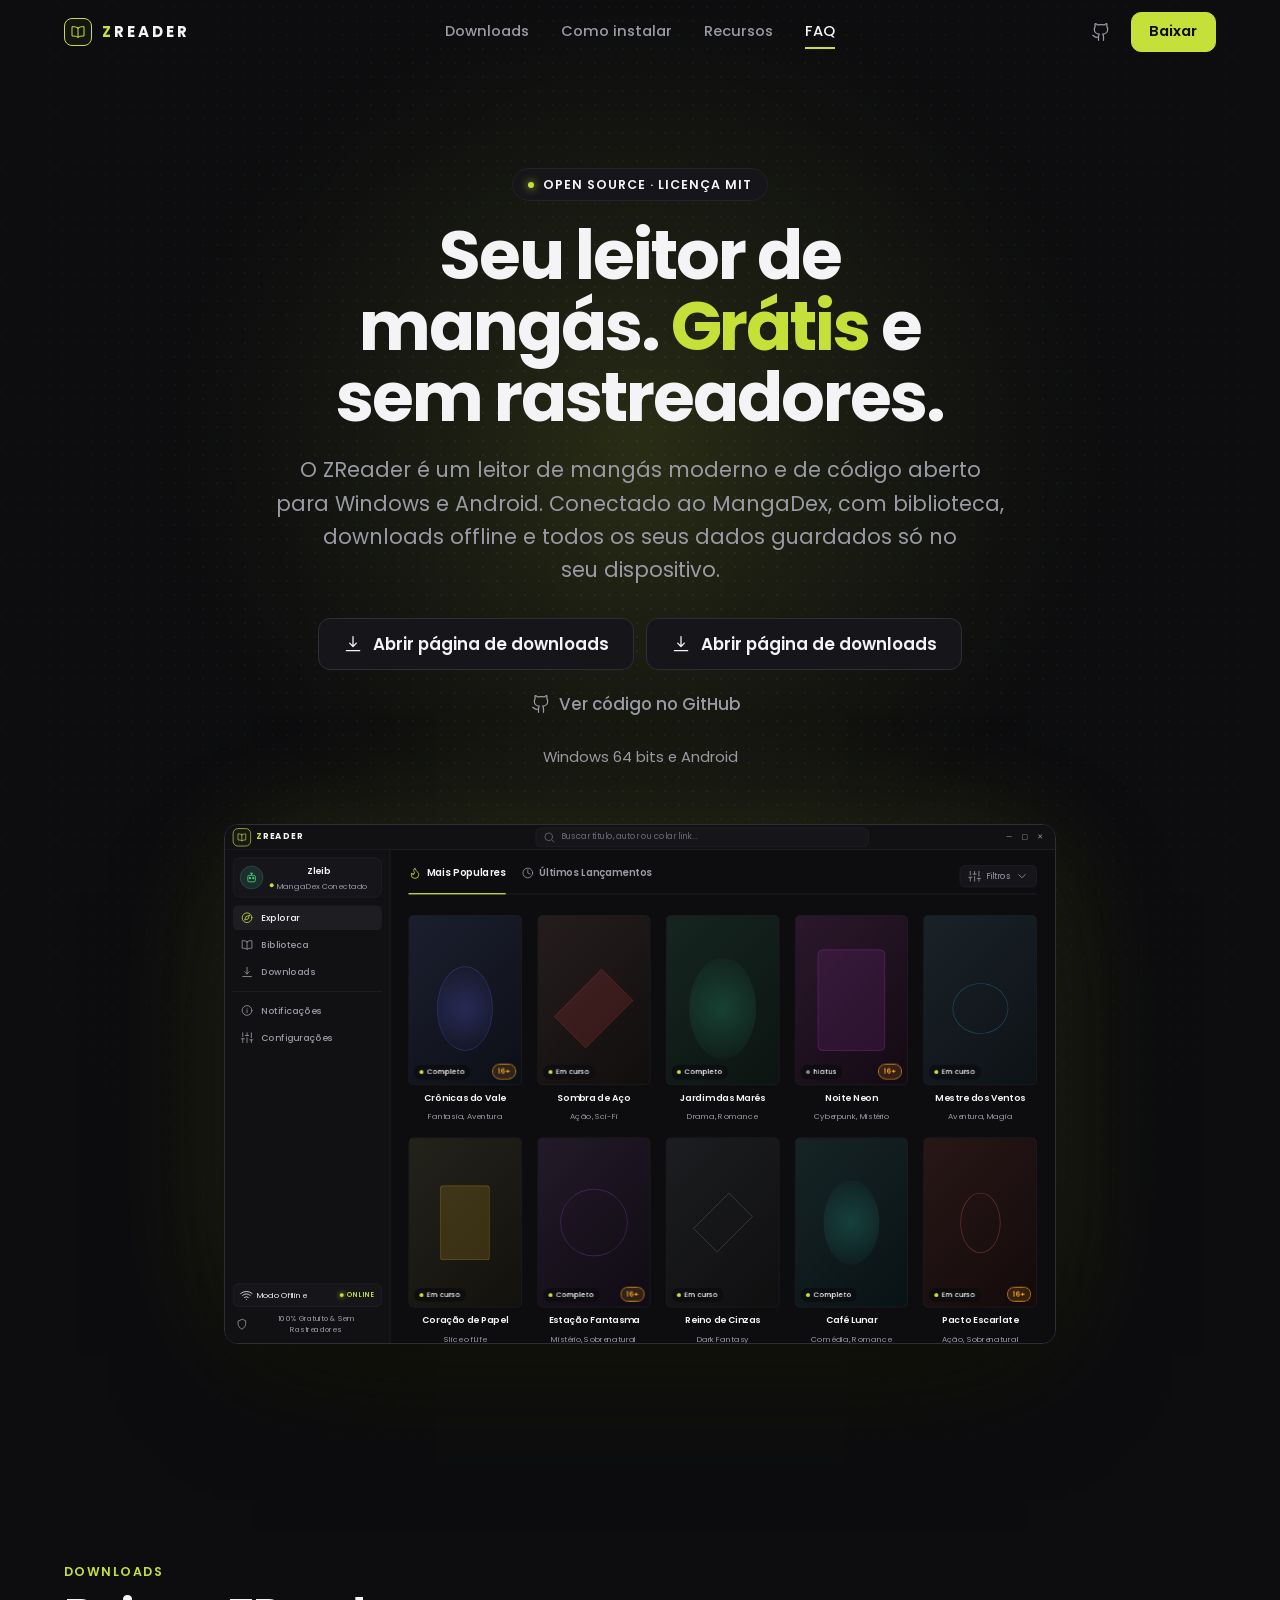
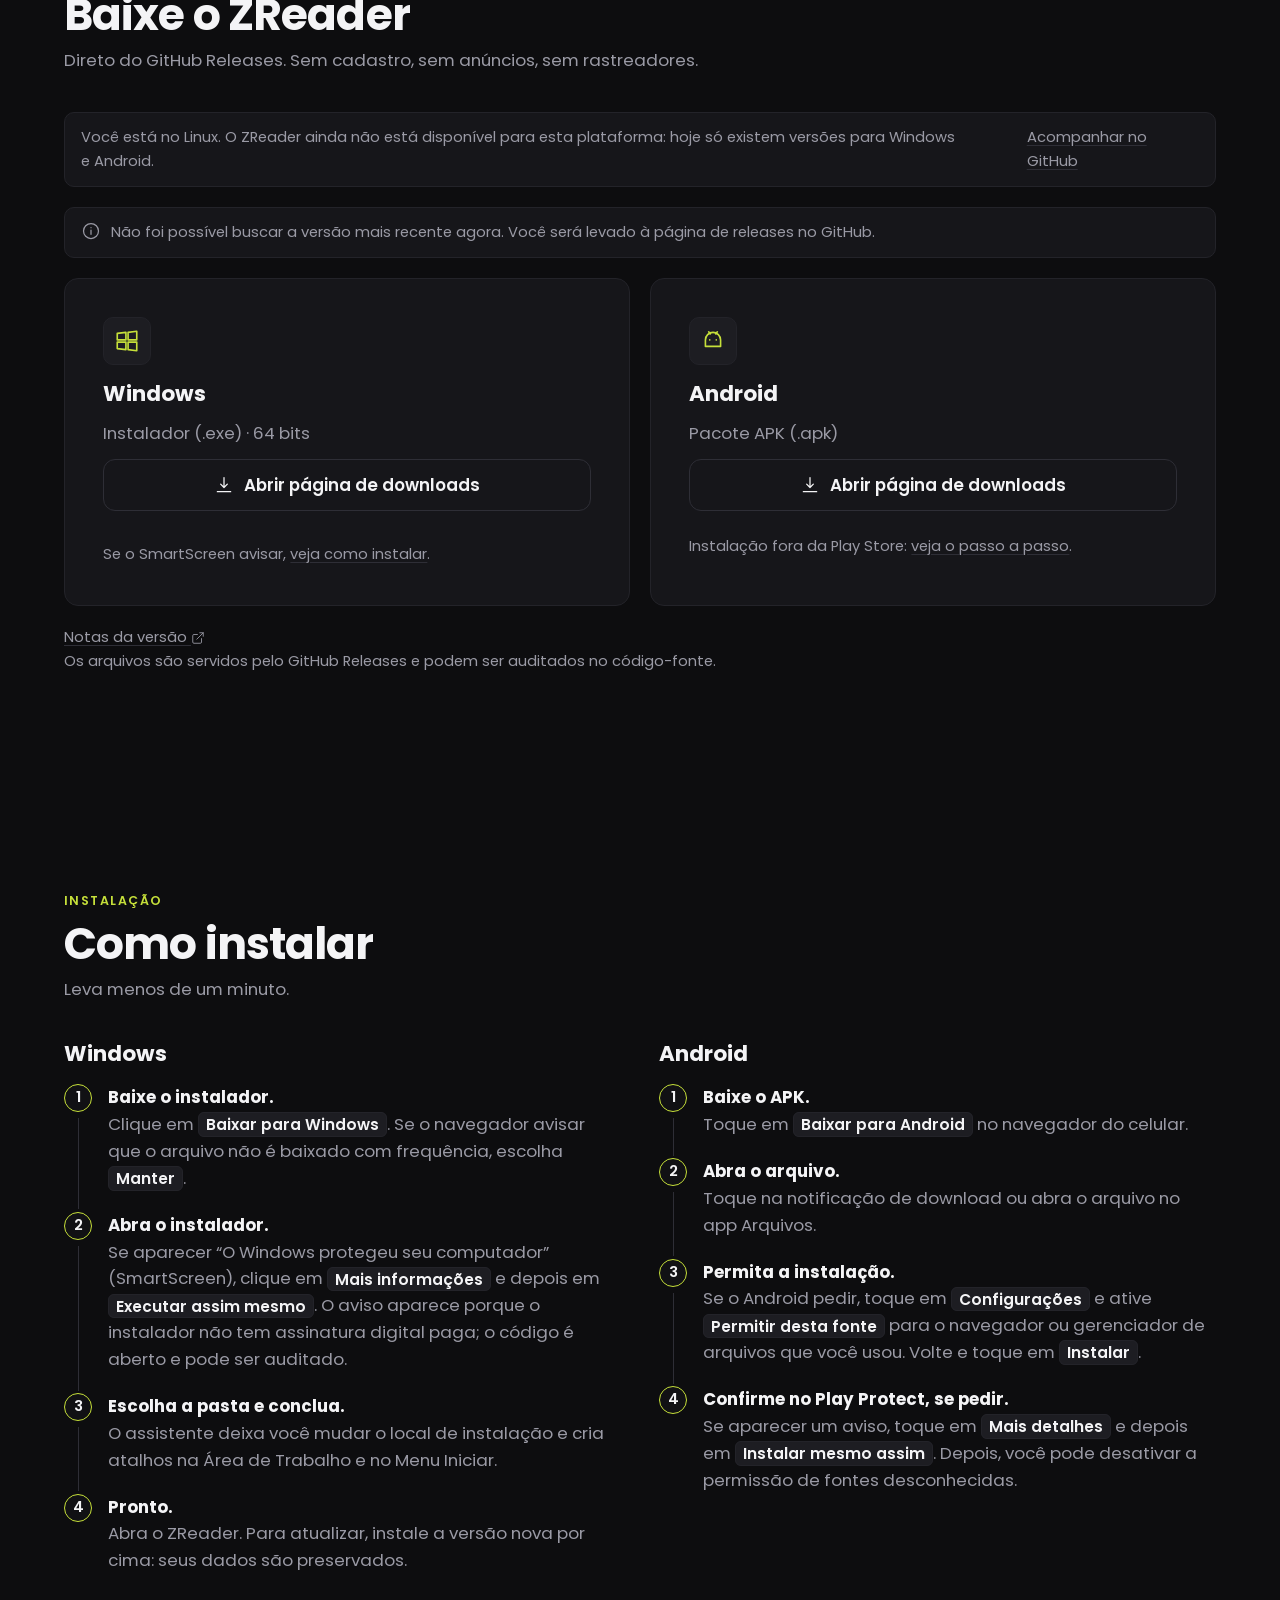
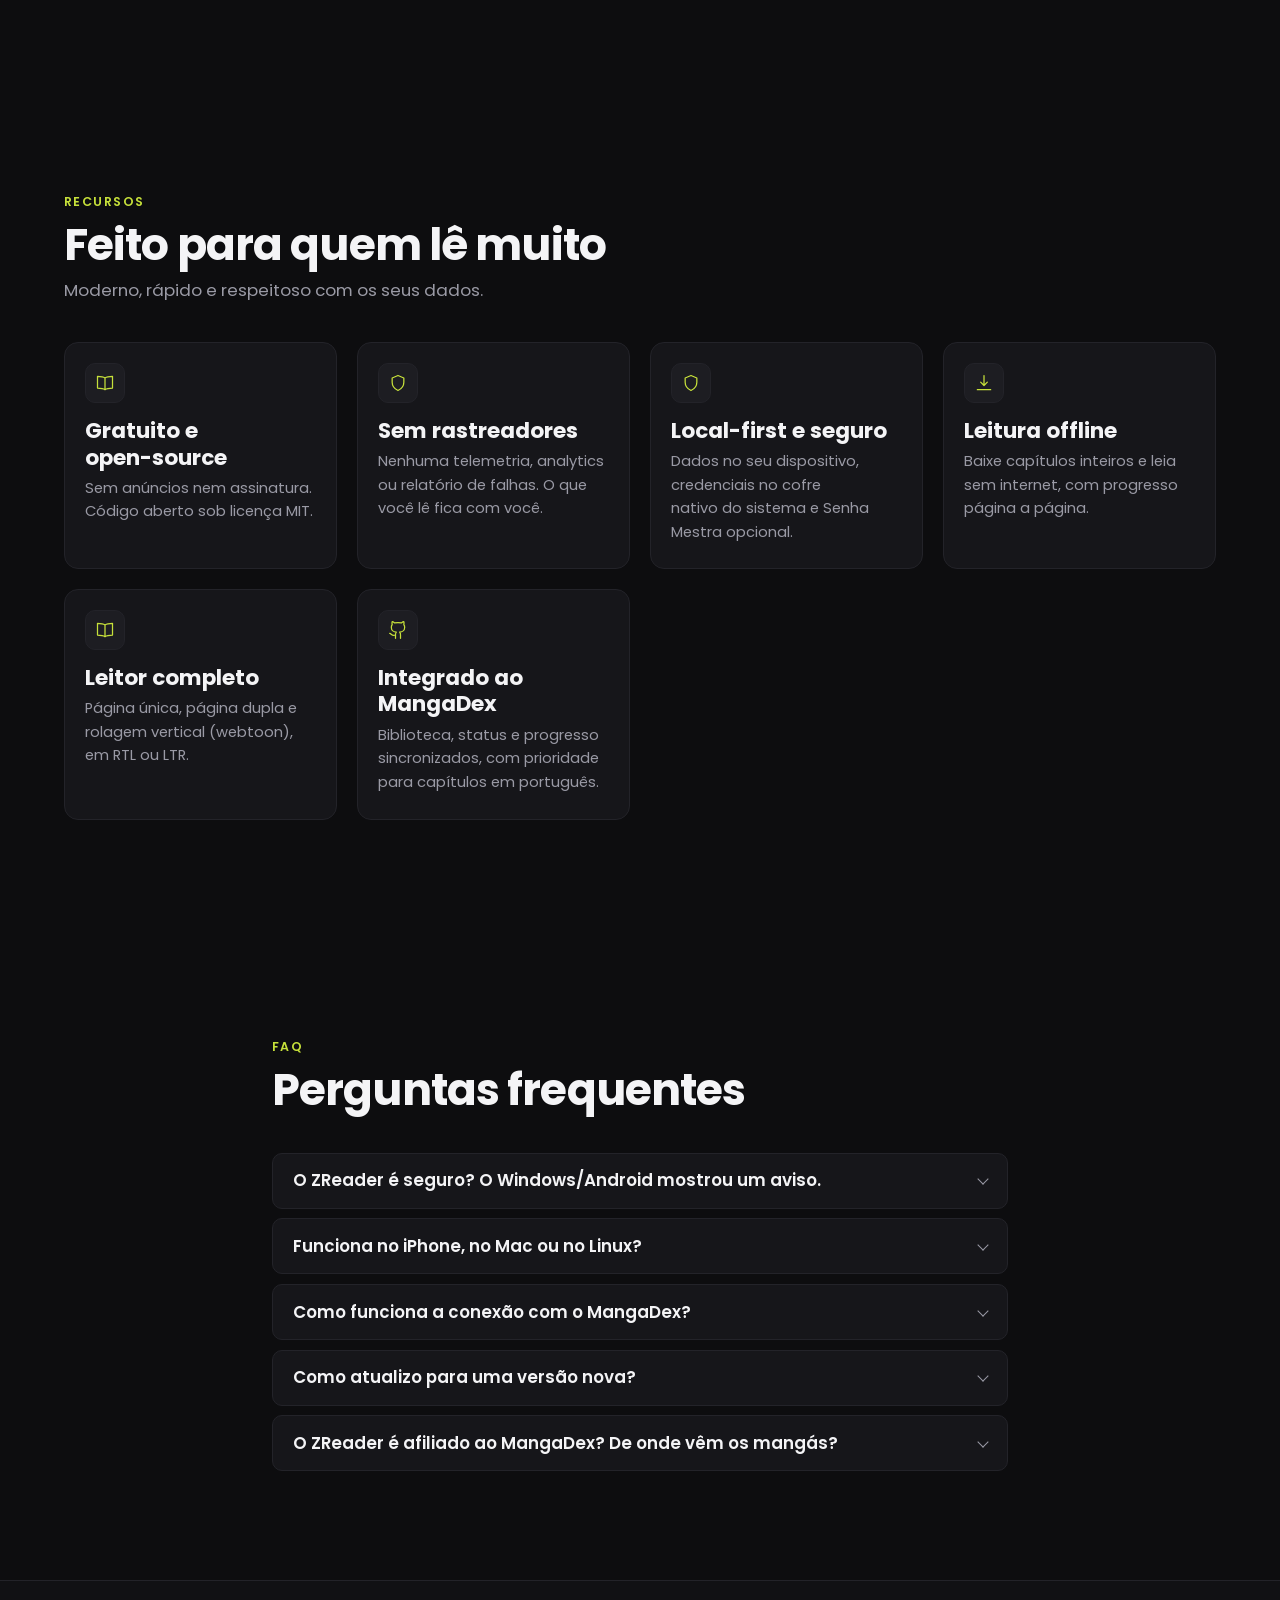
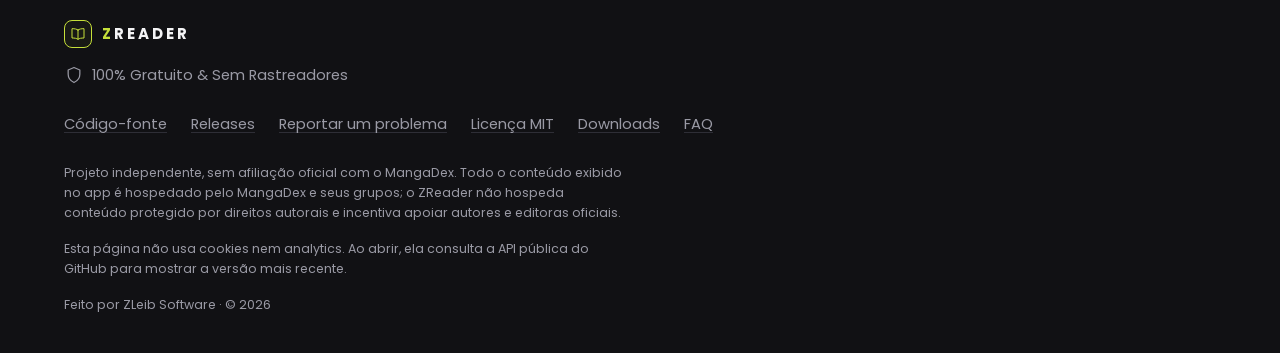
==== index.html @ f4fb534b "feat: configurando o repositorio correto" ====
<!doctype html>
<html lang="pt-BR">
<head>
<meta charset="utf-8">
<meta name="viewport" content="width=device-width, initial-scale=1, viewport-fit=cover">
<title>ZReader — Leitor de mangás grátis para Windows e Android</title>
<meta name="description" content="Baixe o ZReader: leitor de mangás open-source, local-first e sem rastreadores, integrado ao MangaDex. Instalador para Windows e APK para Android.">
<meta name="theme-color" content="#0d0d0f">
<meta name="color-scheme" content="dark">
<link rel="canonical" href="https://SEU-DOMINIO.vercel.app/">

<!-- Open Graph / Facebook -->
<meta property="og:type" content="website">
<meta property="og:locale" content="pt_BR">
<meta property="og:site_name" content="ZReader">
<meta property="og:title" content="ZReader — Leitor de mangás grátis para Windows e Android">
<meta property="og:description" content="Baixe o ZReader: leitor de mangás open-source, local-first e sem rastreadores, integrado ao MangaDex. Instalador para Windows e APK para Android.">
<meta property="og:url" content="https://SEU-DOMINIO.vercel.app/">
<meta property="og:image" content="https://SEU-DOMINIO.vercel.app/assets/img/og.svg">
<meta property="og:image:width" content="1200">
<meta property="og:image:height" content="630">
<meta property="og:image:alt" content="Prévia visual do ZReader: leitor de mangás grátis para Windows e Android">

<!-- Twitter Cards -->
<meta name="twitter:card" content="summary_large_image">
<meta name="twitter:title" content="ZReader — Leitor de mangás grátis para Windows e Android">
<meta name="twitter:description" content="Baixe o ZReader: leitor de mangás open-source, local-first e sem rastreadores, integrado ao MangaDex.">
<meta name="twitter:image" content="https://SEU-DOMINIO.vercel.app/assets/img/og.svg">

<!-- Favicon -->
<link rel="icon" href="assets/img/favicon.svg" type="image/svg+xml">

<!-- Preload de Fontes Self-Hosted (pesos 400 e 700) -->
<link rel="preload" href="assets/fonts/poppins-latin-400-normal.woff2" as="font" type="font/woff2" crossorigin>
<link rel="preload" href="assets/fonts/poppins-latin-700-normal.woff2" as="font" type="font/woff2" crossorigin>

<!-- Folha de Estilos e Módulos JavaScript -->
<link rel="stylesheet" href="assets/css/style.css">
<link rel="modulepreload" href="assets/js/main.js">
<link rel="modulepreload" href="assets/js/platform.js">
<link rel="modulepreload" href="assets/js/release.js">
<link rel="modulepreload" href="assets/js/mock.js">
<link rel="modulepreload" href="assets/js/ui.js">
<script type="module" src="assets/js/main.js"></script>

<!-- JSON-LD Estruturado -->
<script type="application/ld+json">
{
  "@context": "https://schema.org",
  "@type": "SoftwareApplication",
  "name": "ZReader",
  "applicationCategory": "EntertainmentApplication",
  "operatingSystem": "Windows, Android",
  "description": "Leitor de mangás desktop e mobile moderno, local-first e seguro, que consome a API oficial v5 do MangaDex.",
  "offers": {
    "@type": "Offer",
    "price": "0",
    "priceCurrency": "BRL"
  },
  "license": "https://opensource.org/licenses/MIT",
  "downloadUrl": "https://github.com/zleib-software/ZReader/releases/latest",
  "codeRepository": "https://github.com/zleib-software/ZReader"
}
</script>
</head>
<body>
<div id="top"></div>
<a class="skip" href="#main">Pular para o conteúdo</a>

<!-- Faixa para navegadores embutidos (WebViews) -->
<aside class="strip" id="in-app-banner" hidden>
  <svg class="i" aria-hidden="true"><use href="#i-info"/></svg>
  <span>Para baixar, abra esta página no Chrome ou no Safari.</span>
  <button type="button" class="btn-copy" data-copy-link>Copiar link</button>
  <button type="button" class="btn-copy" data-dismiss-banner aria-label="Fechar aviso">✕</button>
</aside>

<header class="hdr"><div class="wrap">
  <a class="logo" href="#top" aria-label="ZReader, início">
    <span class="logo__mark"><svg class="i" aria-hidden="true"><use href="#i-book"/></svg></span>
    <span><b>Z</b>READER</span>
  </a>
  <nav class="nav" aria-label="Principal">
    <a href="#downloads">Downloads</a>
    <a href="#como-instalar">Como instalar</a>
    <a href="#recursos">Recursos</a>
    <a href="#faq">FAQ</a>
  </nav>
  <div class="hdr__r">
    <a class="iconbtn" href="https://github.com/zleib-software/ZReader" target="_blank" rel="noopener noreferrer" aria-label="Código-fonte no GitHub">
      <svg class="i" aria-hidden="true"><use href="#i-gh"/></svg>
    </a>
    <a class="btn btn--sm btn--pri" href="#downloads">Baixar</a>
  </div>
</div></header>

<noscript>
  <p class="strip">Ative o JavaScript para ver a versão mais recente. Você ainda pode baixar direto em <a href="https://github.com/zleib-software/ZReader/releases/latest">GitHub Releases</a>.</p>
</noscript>

<main id="main">
<!-- Hero -->
<section class="hero" aria-labelledby="h1"><div class="wrap">
  <p class="pill" data-in="1"><span class="dot dot--pulse"></span><span data-bind="status">Open source · Licença MIT</span></p>
  <h1 id="h1" data-in="2">Seu leitor de mangás. <span class="acc">Grátis</span> e sem rastreadores.</h1>
  <p class="lead" data-in="3">O ZReader é um leitor de mangás moderno e de código aberto para Windows e Android. Conectado ao MangaDex, com biblioteca, downloads offline e todos os seus dados guardados só no seu dispositivo.</p>
  <div class="cta" data-in="4">
    <a class="btn" data-dl="windows" href="https://github.com/zleib-software/ZReader/releases/latest">
      <svg class="i" aria-hidden="true"><use href="#i-dl"/></svg>
      <span class="btn__t">Baixar para Windows</span>
    </a>
    <a class="btn" data-dl="android" href="https://github.com/zleib-software/ZReader/releases/latest">
      <svg class="i" aria-hidden="true"><use href="#i-dl"/></svg>
      <span class="btn__t">Baixar para Android</span>
    </a>
    <a class="link" href="https://github.com/zleib-software/ZReader" target="_blank" rel="noopener noreferrer">
      <svg class="i" aria-hidden="true"><use href="#i-gh"/></svg>Ver código no GitHub<span class="sr"> (abre em nova aba)</span>
    </a>
  </div>
  <p class="meta" data-in="5">
    <span data-meta><span class="sk" data-bind="version"></span> · <time class="sk" data-bind="date"></time> · <span class="sk" data-size="auto"></span><br></span>
    Windows 64 bits e Android
  </p>

  <!-- Mockup Decorativo do Aplicativo (§5.3) -->
  <div class="mock-stage">
    <div class="mock-float">
      <div class="mock-tilt">
        <div class="mock" role="img" aria-label="Pré-visualização da interface do ZReader">
          <div class="mock__window" aria-hidden="true" inert>
            <!-- Barra de Título -->
            <div class="mock-titlebar">
              <div class="mock-tb-logo">
                <span class="logo__mark"><svg class="i" aria-hidden="true"><use href="#i-book"/></svg></span>
                <span><b>Z</b>READER</span>
              </div>
              <div class="mock-tb-search">
                <svg class="i" aria-hidden="true"><use href="#i-search"/></svg>
                <span>Buscar título, autor ou colar link...</span>
              </div>
              <div class="mock-tb-controls">
                <span>—</span>
                <span>▢</span>
                <span>✕</span>
              </div>
            </div>

            <!-- Corpo da Janela -->
            <div class="mock-body">
              <!-- Sidebar -->
              <aside class="mock-sidebar">
                <div class="mock-user-card">
                  <div class="mock-avatar">
                    <svg viewBox="0 0 24 24" width="20" height="20" fill="none" stroke="currentColor" stroke-width="1.5">
                      <rect x="5" y="8" width="14" height="12" rx="3"/>
                      <circle cx="9" cy="13" r="1.5" fill="currentColor"/>
                      <circle cx="15" cy="13" r="1.5" fill="currentColor"/>
                      <path d="M12 4v4M9 4h6"/>
                    </svg>
                  </div>
                  <div class="mock-user-info">
                    <span class="mock-user-name">Zleib</span>
                    <span class="mock-user-sub"><span class="dot"></span>MangaDex Conectado</span>
                  </div>
                </div>

                <nav class="mock-nav">
                  <div class="mock-nav-item is-active"><svg class="i" aria-hidden="true"><use href="#i-compass"/></svg>Explorar</div>
                  <div class="mock-nav-item"><svg class="i" aria-hidden="true"><use href="#i-book"/></svg>Biblioteca</div>
                  <div class="mock-nav-item"><svg class="i" aria-hidden="true"><use href="#i-dl"/></svg>Downloads</div>
                  <div class="mock-divider"></div>
                  <div class="mock-nav-item"><svg class="i" aria-hidden="true"><use href="#i-info"/></svg>Notificações</div>
                  <div class="mock-nav-item"><svg class="i" aria-hidden="true"><use href="#i-sliders"/></svg>Configurações</div>
                </nav>

                <div class="mock-sidebar-footer">
                  <div class="mock-offline-pill">
                    <span style="display:flex;align-items:center;gap:6px;"><svg class="i" aria-hidden="true"><use href="#i-wifi"/></svg>Modo Offline</span>
                    <span class="mock-online-tag"><span class="dot dot--pulse"></span>ONLINE</span>
                  </div>
                  <div class="mock-badge-free">
                    <svg class="i" aria-hidden="true"><use href="#i-shield"/></svg>
                    <span>100% Gratuito &amp; Sem Rastreadores</span>
                  </div>
                </div>
              </aside>

              <!-- Área Principal -->
              <div class="mock-main">
                <div class="mock-tabs-row">
                  <div class="mock-tabs-left">
                    <div class="mock-tab is-active"><svg class="i" aria-hidden="true"><use href="#i-flame"/></svg>Mais Populares</div>
                    <div class="mock-tab"><svg class="i" aria-hidden="true"><use href="#i-clock"/></svg>Últimos Lançamentos</div>
                  </div>
                  <div class="mock-btn-filter">
                    <svg class="i" aria-hidden="true"><use href="#i-sliders"/></svg>
                    <span>Filtros</span>
                    <svg class="i" aria-hidden="true"><use href="#i-chevron-down"/></svg>
                  </div>
                </div>

                <div class="mock-genres-row">
                  <span class="mock-genres-label">GÊNEROS:</span>
                  <span>Ação · Aventura · Comédia · Romance · Fantasia · Drama · Sci-Fi · Mistério · + todos</span>
                </div>

                <!-- Grade de 5 colunas com 10 capas puramente CSS -->
                <div class="mock-manga-grid">
                  <div class="mock-card">
                    <div class="mock-card-cover cover--1">
                      <span class="mock-cover-badge"><span class="dot"></span>Completo</span>
                      <span class="mock-cover-badge mock-cover-badge--warn">16+</span>
                    </div>
                    <span class="mock-card-title">Crônicas do Vale</span>
                    <span class="mock-card-genre">Fantasia, Aventura</span>
                  </div>

                  <div class="mock-card">
                    <div class="mock-card-cover cover--2">
                      <span class="mock-cover-badge"><span class="dot"></span>Em curso</span>
                    </div>
                    <span class="mock-card-title">Sombra de Aço</span>
                    <span class="mock-card-genre">Ação, Sci-Fi</span>
                  </div>

                  <div class="mock-card">
                    <div class="mock-card-cover cover--3">
                      <span class="mock-cover-badge"><span class="dot"></span>Completo</span>
                    </div>
                    <span class="mock-card-title">Jardim das Marés</span>
                    <span class="mock-card-genre">Drama, Romance</span>
                  </div>

                  <div class="mock-card">
                    <div class="mock-card-cover cover--4">
                      <span class="mock-cover-badge"><span class="dot" style="background:#888;"></span>hiatus</span>
                      <span class="mock-cover-badge mock-cover-badge--warn">16+</span>
                    </div>
                    <span class="mock-card-title">Noite Neon</span>
                    <span class="mock-card-genre">Cyberpunk, Mistério</span>
                  </div>

                  <div class="mock-card">
                    <div class="mock-card-cover cover--5">
                      <span class="mock-cover-badge"><span class="dot"></span>Em curso</span>
                    </div>
                    <span class="mock-card-title">Mestre dos Ventos</span>
                    <span class="mock-card-genre">Aventura, Magia</span>
                  </div>

                  <div class="mock-card">
                    <div class="mock-card-cover cover--6">
                      <span class="mock-cover-badge"><span class="dot"></span>Em curso</span>
                    </div>
                    <span class="mock-card-title">Coração de Papel</span>
                    <span class="mock-card-genre">Slice of Life</span>
                  </div>

                  <div class="mock-card">
                    <div class="mock-card-cover cover--7">
                      <span class="mock-cover-badge"><span class="dot"></span>Completo</span>
                      <span class="mock-cover-badge mock-cover-badge--warn">16+</span>
                    </div>
                    <span class="mock-card-title">Estação Fantasma</span>
                    <span class="mock-card-genre">Mistério, Sobrenatural</span>
                  </div>

                  <div class="mock-card">
                    <div class="mock-card-cover cover--8">
                      <span class="mock-cover-badge"><span class="dot"></span>Em curso</span>
                    </div>
                    <span class="mock-card-title">Reino de Cinzas</span>
                    <span class="mock-card-genre">Dark Fantasy</span>
                  </div>

                  <div class="mock-card">
                    <div class="mock-card-cover cover--9">
                      <span class="mock-cover-badge"><span class="dot"></span>Completo</span>
                    </div>
                    <span class="mock-card-title">Café Lunar</span>
                    <span class="mock-card-genre">Comédia, Romance</span>
                  </div>

                  <div class="mock-card">
                    <div class="mock-card-cover cover--10">
                      <span class="mock-cover-badge"><span class="dot"></span>Em curso</span>
                      <span class="mock-cover-badge mock-cover-badge--warn">16+</span>
                    </div>
                    <span class="mock-card-title">Pacto Escarlate</span>
                    <span class="mock-card-genre">Ação, Sobrenatural</span>
                  </div>
                </div>
              </div>
            </div>
          </div>
        </div>
      </div>
    </div>
  </div>
</div></section>

<!-- Downloads -->
<section id="downloads" aria-labelledby="h-dl"><div class="wrap">
  <div class="head reveal">
    <p class="eyebrow">Downloads</p>
    <h2 id="h-dl" tabindex="-1">Baixe o ZReader</h2>
    <p>Direto do GitHub Releases. Sem cadastro, sem anúncios, sem rastreadores.</p>
  </div>

  <p class="strip" id="unsupported" hidden>
    <span></span>
    <a href="https://github.com/zleib-software/ZReader" target="_blank" rel="noopener noreferrer">Acompanhar no GitHub</a>
  </p>

  <div role="status">
    <p class="note" id="note" hidden>
      <svg class="i" aria-hidden="true"><use href="#i-info"/></svg>
      <span><span data-bind="note"></span> <a data-when="empty" hidden href="https://github.com/zleib-software/ZReader" target="_blank" rel="noopener noreferrer">Acompanhar no GitHub</a></span>
    </p>
  </div>

  <div class="cards">
    <!-- Windows Card -->
    <article class="card card--windows reveal" data-card="windows" aria-busy="true">
      <span class="tag"><span class="dot"></span>Recomendado para o seu dispositivo</span>
      <span class="tile"><svg class="i i--lg" aria-hidden="true"><use href="#i-win"/></svg></span>
      <h3>Windows</h3>
      <p class="muted">Instalador (.exe) · 64 bits</p>
      <a class="btn" data-dl="windows" href="https://github.com/zleib-software/ZReader/releases/latest">
        <svg class="i" aria-hidden="true"><use href="#i-dl"/></svg>
        <span class="btn__t">Baixar para Windows</span>
      </a>
      <div class="sub-links">
        <a id="link-win-portable" href="#" hidden>Versão portátil (.exe)</a>
        <a id="link-win-zip" href="#" hidden>Pacote .zip</a>
      </div>
      <p class="meta"><span data-meta><span class="sk" data-bind="version"></span> · <time class="sk" data-bind="date"></time> · <span class="sk" data-size="windows"></span></span></p>
      <p class="note-s">Se o SmartScreen avisar, <a href="#como-instalar">veja como instalar</a>.</p>

      <!-- Verificação de integridade Windows -->
      <details id="integrity-windows" class="details-box" hidden>
        <summary>Verificar integridade (SHA-256)</summary>
        <div class="details-content">
          <div class="hash-line">
            <code id="hash-win"></code>
            <button type="button" class="btn-copy" data-copy="#hash-win">Copiar</button>
          </div>
          <p class="cmd-check"></p>
        </div>
      </details>
    </article>

    <!-- Android Card -->
    <article class="card card--android reveal" data-card="android" aria-busy="true">
      <span class="tag"><span class="dot"></span>Recomendado para o seu dispositivo</span>
      <span class="tile"><svg class="i i--lg" aria-hidden="true"><use href="#i-and"/></svg></span>
      <h3>Android</h3>
      <p class="muted">Pacote APK (.apk)</p>
      <a class="btn" data-dl="android" href="https://github.com/zleib-software/ZReader/releases/latest">
        <svg class="i" aria-hidden="true"><use href="#i-dl"/></svg>
        <span class="btn__t">Baixar para Android</span>
      </a>
      <p class="meta"><span data-meta><span class="sk" data-bind="version"></span> · <time class="sk" data-bind="date"></time> · <span class="sk" data-size="android"></span></span></p>
      <p class="note-s">Instalação fora da Play Store: <a href="#como-instalar">veja o passo a passo</a>.</p>

      <!-- Verificação de integridade Android -->
      <details id="integrity-android" class="details-box" hidden>
        <summary>Verificar integridade (SHA-256)</summary>
        <div class="details-content">
          <div class="hash-line">
            <code id="hash-and"></code>
            <button type="button" class="btn-copy" data-copy="#hash-and">Copiar</button>
          </div>
          <p class="cmd-check"></p>
        </div>
      </details>
    </article>
  </div>

  <!-- Outros Arquivos Desta Versão -->
  <details id="other-files" class="details-box other-files-box" hidden>
    <summary>Outros arquivos desta versão</summary>
    <ul class="other-list" id="other-files-list"></ul>
  </details>

  <p class="foot">
    <a data-bind="notes" href="https://github.com/zleib-software/ZReader/releases" target="_blank" rel="noopener noreferrer">
      Notas da versão <svg class="i" style="display:inline-block;width:14px;height:14px;vertical-align:middle;" aria-hidden="true"><use href="#i-ext"/></svg>
      <span class="sr">(abre em nova aba)</span>
    </a><br>
    Os arquivos são servidos pelo GitHub Releases e podem ser auditados no código-fonte.
  </p>
</div></section>

<!-- Como instalar -->
<section id="como-instalar" aria-labelledby="h-in"><div class="wrap">
  <div class="head reveal">
    <p class="eyebrow">Instalação</p>
    <h2 id="h-in" tabindex="-1">Como instalar</h2>
    <p>Leva menos de um minuto.</p>
  </div>

  <!-- Abas WAI-ARIA no mobile (< 768px) -->
  <div class="tablist-wrap">
    <div class="tablist" role="tablist" aria-label="Plataforma para instalação">
      <div class="tab-indicator"></div>
      <button type="button" class="tab-btn" role="tab" id="tab-windows" aria-controls="panel-windows" aria-selected="true" tabindex="0">
        <svg class="i" aria-hidden="true"><use href="#i-win"/></svg> Windows
      </button>
      <button type="button" class="tab-btn" role="tab" id="tab-android" aria-controls="panel-android" aria-selected="false" tabindex="-1">
        <svg class="i" aria-hidden="true"><use href="#i-and"/></svg> Android
      </button>
    </div>
  </div>

  <div class="cols">
    <!-- Coluna Windows -->
    <div class="reveal" role="tabpanel" id="panel-windows" aria-labelledby="tab-windows">
      <h3>Windows</h3>
      <ol class="steps">
        <li><b>Baixe o instalador.</b> Clique em <kbd>Baixar para Windows</kbd>. Se o navegador avisar que o arquivo não é baixado com frequência, escolha <kbd>Manter</kbd>.</li>
        <li><b>Abra o instalador.</b> Se aparecer “O Windows protegeu seu computador” (SmartScreen), clique em <kbd>Mais informações</kbd> e depois em <kbd>Executar assim mesmo</kbd>. O aviso aparece porque o instalador não tem assinatura digital paga; o código é aberto e pode ser auditado.</li>
        <li><b>Escolha a pasta e conclua.</b> O assistente deixa você mudar o local de instalação e cria atalhos na Área de Trabalho e no Menu Iniciar.</li>
        <li><b>Pronto.</b> Abra o ZReader. Para atualizar, instale a versão nova por cima: seus dados são preservados.</li>
      </ol>
    </div>

    <!-- Coluna Android -->
    <div class="reveal" role="tabpanel" id="panel-android" aria-labelledby="tab-android">
      <h3>Android</h3>
      <ol class="steps">
        <li><b>Baixe o APK.</b> Toque em <kbd>Baixar para Android</kbd> no navegador do celular.</li>
        <li><b>Abra o arquivo.</b> Toque na notificação de download ou abra o arquivo no app Arquivos.</li>
        <li><b>Permita a instalação.</b> Se o Android pedir, toque em <kbd>Configurações</kbd> e ative <kbd>Permitir desta fonte</kbd> para o navegador ou gerenciador de arquivos que você usou. Volte e toque em <kbd>Instalar</kbd>.</li>
        <li><b>Confirme no Play Protect, se pedir.</b> Se aparecer um aviso, toque em <kbd>Mais detalhes</kbd> e depois em <kbd>Instalar mesmo assim</kbd>. Depois, você pode desativar a permissão de fontes desconhecidas.</li>
      </ol>
    </div>
  </div>
</div></section>

<!-- Recursos -->
<section id="recursos" aria-labelledby="h-rec"><div class="wrap">
  <div class="head reveal">
    <p class="eyebrow">Recursos</p>
    <h2 id="h-rec" tabindex="-1">Feito para quem lê muito</h2>
    <p>Moderno, rápido e respeitoso com os seus dados.</p>
  </div>
  <div class="grid">
    <article class="feat reveal">
      <span class="tile tile--s"><svg class="i" aria-hidden="true"><use href="#i-book"/></svg></span>
      <h3>Gratuito e open-source</h3>
      <p>Sem anúncios nem assinatura. Código aberto sob licença MIT.</p>
    </article>
    <article class="feat reveal">
      <span class="tile tile--s"><svg class="i" aria-hidden="true"><use href="#i-shield"/></svg></span>
      <h3>Sem rastreadores</h3>
      <p>Nenhuma telemetria, analytics ou relatório de falhas. O que você lê fica com você.</p>
    </article>
    <article class="feat reveal">
      <span class="tile tile--s"><svg class="i" aria-hidden="true"><use href="#i-shield"/></svg></span>
      <h3>Local-first e seguro</h3>
      <p>Dados no seu dispositivo, credenciais no cofre nativo do sistema e Senha Mestra opcional.</p>
    </article>
    <article class="feat reveal">
      <span class="tile tile--s"><svg class="i" aria-hidden="true"><use href="#i-dl"/></svg></span>
      <h3>Leitura offline</h3>
      <p>Baixe capítulos inteiros e leia sem internet, com progresso página a página.</p>
    </article>
    <article class="feat reveal">
      <span class="tile tile--s"><svg class="i" aria-hidden="true"><use href="#i-book"/></svg></span>
      <h3>Leitor completo</h3>
      <p>Página única, página dupla e rolagem vertical (webtoon), em RTL ou LTR.</p>
    </article>
    <article class="feat reveal">
      <span class="tile tile--s"><svg class="i" aria-hidden="true"><use href="#i-gh"/></svg></span>
      <h3>Integrado ao MangaDex</h3>
      <p>Biblioteca, status e progresso sincronizados, com prioridade para capítulos em português.</p>
    </article>
  </div>
</div></section>

<!-- FAQ -->
<section id="faq" aria-labelledby="h-faq"><div class="wrap wrap--s">
  <div class="head reveal">
    <p class="eyebrow">FAQ</p>
    <h2 id="h-faq" tabindex="-1">Perguntas frequentes</h2>
  </div>
  <div class="faq reveal">
    <details name="faq">
      <summary>O ZReader é seguro? O Windows/Android mostrou um aviso.</summary>
      <p>Os avisos aparecem porque o app é independente, não tem assinatura digital paga e não está em lojas oficiais. O código é aberto (MIT) e você pode conferir o SHA-256 dos arquivos na seção Downloads. Baixe sempre por esta página ou direto do GitHub Releases.</p>
    </details>
    <details name="faq">
      <summary>Funciona no iPhone, no Mac ou no Linux?</summary>
      <p>Ainda não. Hoje existem versões para Windows (64 bits) e Android. Acompanhe o repositório no GitHub para novidades.</p>
    </details>
    <details name="faq">
      <summary>Como funciona a conexão com o MangaDex?</summary>
      <p>O ZReader usa a API oficial do MangaDex. Para sincronizar biblioteca e progresso, você conecta sua conta com um Personal Client criado por você no MangaDex; as credenciais ficam criptografadas no seu dispositivo.</p>
    </details>
    <details name="faq">
      <summary>Como atualizo para uma versão nova?</summary>
      <p>Baixe a versão mais recente nesta página e instale por cima. No Windows, seus dados são preservados.</p>
    </details>
    <details name="faq">
      <summary>O ZReader é afiliado ao MangaDex? De onde vêm os mangás?</summary>
      <p>Não há afiliação oficial. Todo o conteúdo exibido no app é hospedado pelo MangaDex e seus grupos; o ZReader não hospeda nem altera conteúdo protegido por direitos autorais. Sempre que possível, apoie os autores e as editoras oficiais.</p>
    </details>
  </div>
</div></section>
</main>

<!-- Rodapé -->
<footer class="ftr"><div class="wrap">
  <p class="logo">
    <span class="logo__mark"><svg class="i" aria-hidden="true"><use href="#i-book"/></svg></span>
    <span><b>Z</b>READER</span>
  </p>
  <p class="muted shield">
    <svg class="i" aria-hidden="true"><use href="#i-shield"/></svg>
    100% Gratuito &amp; Sem Rastreadores
  </p>
  <nav class="flinks" aria-label="Rodapé">
    <a href="https://github.com/zleib-software/ZReader" target="_blank" rel="noopener noreferrer">Código-fonte<span class="sr"> (abre em nova aba)</span></a>
    <a href="https://github.com/zleib-software/ZReader/releases" target="_blank" rel="noopener noreferrer">Releases<span class="sr"> (abre em nova aba)</span></a>
    <a href="https://github.com/zleib-software/ZReader/issues" target="_blank" rel="noopener noreferrer">Reportar um problema<span class="sr"> (abre em nova aba)</span></a>
    <a href="https://github.com/zleib-software/ZReader/blob/main/LICENSE" target="_blank" rel="noopener noreferrer">Licença MIT<span class="sr"> (abre em nova aba)</span></a>
    <a href="#downloads">Downloads</a>
    <a href="#faq">FAQ</a>
  </nav>
  <p class="legal">Projeto independente, sem afiliação oficial com o MangaDex. Todo o conteúdo exibido no app é hospedado pelo MangaDex e seus grupos; o ZReader não hospeda conteúdo protegido por direitos autorais e incentiva apoiar autores e editoras oficiais.</p>
  <p class="legal">Esta página não usa cookies nem analytics. Ao abrir, ela consulta a API pública do GitHub para mostrar a versão mais recente.</p>
  <p class="legal">Feito por ZLeib Software · © <span id="year">2026</span></p>
</div></footer>

<!-- Toast de status acessível -->
<div class="toast" id="toast" role="status" aria-live="polite"></div>

<!-- Sprite SVG Inline único (estilo Lucide: traço 1.5, cantos e pontas arredondadas) -->
<svg class="sprite" aria-hidden="true" focusable="false">
  <symbol id="i-dl" viewBox="0 0 24 24"><path d="M12 3v12m0 0 4-4m-4 4-4-4M4 20h16"/></symbol>
  <symbol id="i-book" viewBox="0 0 24 24"><path d="M12 6v14M12 6C10 4.5 7 4 3 4v14c4 0 7 .5 9 2 2-1.5 5-2 9-2V4c-4 0-7 .5-9 2z"/></symbol>
  <symbol id="i-shield" viewBox="0 0 24 24"><path d="M12 3 5 6v5c0 4.5 3 8 7 10 4-2 7-5.5 7-10V6z"/></symbol>
  <symbol id="i-info" viewBox="0 0 24 24"><circle cx="12" cy="12" r="9"/><path d="M12 11v5M12 8h.01"/></symbol>
  <symbol id="i-win" viewBox="0 0 24 24"><path d="m3 5 8-1v7H3zM13 4l8-1v8h-8zM3 13h8v7l-8-1zM13 13h8v8l-8-1z"/></symbol>
  <symbol id="i-and" viewBox="0 0 24 24"><path d="M5 17v-6a7 7 0 0 1 14 0v6zM9 11h.01M15 11h.01M8 3.5l1.5 2M16 3.5l-1.5 2"/></symbol>
  <symbol id="i-gh" viewBox="0 0 24 24"><path d="M15 22v-4a4.8 4.8 0 0 0-1-3.5c3 0 6-2 6-5.5.1-1.25-.3-2.5-1-3.5.3-1.15.3-2.35 0-3.5 0 0-1 0-3 1.5-2.64-.5-5.36-.5-8 0C6 2 5 2 5 2c-.3 1.15-.3 2.35 0 3.5A5.4 5.4 0 0 0 4 9c0 3.5 3 5.5 6 5.5-.4.5-.7 1.05-.85 1.65-.17.6-.22 1.23-.15 1.85v4M9 18c-4.5 2-5-2-7-2"/></symbol>
  <symbol id="i-search" viewBox="0 0 24 24"><circle cx="11" cy="11" r="7"/><path d="m21 21-4.3-4.3"/></symbol>
  <symbol id="i-compass" viewBox="0 0 24 24"><circle cx="12" cy="12" r="9"/><polygon points="16.24 7.76 14.12 14.12 7.76 16.24 9.88 9.88 16.24 7.76"/></symbol>
  <symbol id="i-clock" viewBox="0 0 24 24"><circle cx="12" cy="12" r="9"/><polyline points="12 6 12 12 16 14"/></symbol>
  <symbol id="i-flame" viewBox="0 0 24 24"><path d="M8.5 14.5A2.5 2.5 0 0 0 11 12c0-1.38-.5-2-1-3-1.072-2.143-.224-4.054 2-6 .5 2.5 2 4.9 4 6.5 2 1.6 3 3.5 3 5.5a7 7 0 1 1-14 0c0-1.153.433-2.294 1-3a2.5 2.5 0 0 0 2.5 2.5z"/></symbol>
  <symbol id="i-sliders" viewBox="0 0 24 24"><line x1="4" y1="21" x2="4" y2="14"/><line x1="4" y1="10" x2="4" y2="3"/><line x1="12" y1="21" x2="12" y2="12"/><line x1="12" y1="8" x2="12" y2="3"/><line x1="20" y1="21" x2="20" y2="16"/><line x1="20" y1="12" x2="20" y2="3"/><line x1="1" y1="14" x2="7" y2="14"/><line x1="9" y1="8" x2="15" y2="8"/><line x1="17" y1="16" x2="23" y2="16"/></symbol>
  <symbol id="i-chevron-down" viewBox="0 0 24 24"><polyline points="6 9 12 15 18 9"/></symbol>
  <symbol id="i-check" viewBox="0 0 24 24"><polyline points="20 6 9 17 4 12"/></symbol>
  <symbol id="i-ext" viewBox="0 0 24 24"><path d="M18 13v6a2 2 0 0 1-2 2H5a2 2 0 0 1-2-2V8a2 2 0 0 1 2-2h6"/><polyline points="15 3 21 3 21 9"/><line x1="10" y1="14" x2="21" y2="3"/></symbol>
  <symbol id="i-wifi" viewBox="0 0 24 24"><path d="M5 12.55a11 11 0 0 1 14.08 0M1.42 9a16 16 0 0 1 21.16 0M8.53 16.11a6 6 0 0 1 6.95 0M12 20h.01"/></symbol>
</svg>
</body>
</html>
---- assets/css/style.css ----
/* ==========================================================================
   ZReader — Página oficial de download (Ultra-fluida, Vercel, Sem build)
   Tokens idênticos ao aplicativo desktop/mobile.
   ========================================================================== */

/* 1. FONTES SELF-HOSTED (Poppins Latin pesos 400, 500, 600, 700) */
@font-face {
  font-family: 'Poppins';
  font-style: normal;
  font-weight: 400;
  font-display: swap;
  src: url('../fonts/poppins-latin-400-normal.woff2') format('woff2');
  unicode-range: U+0000-00FF, U+0131, U+0152-0153, U+02BB-02BC, U+02C6, U+02DA, U+02DC, U+0304, U+0308, U+0329, U+2000-206F, U+20AC, U+2122, U+2191, U+2193, U+2212, U+2215, U+FEFF, U+FFFD;
}
@font-face {
  font-family: 'Poppins';
  font-style: normal;
  font-weight: 500;
  font-display: swap;
  src: url('../fonts/poppins-latin-500-normal.woff2') format('woff2');
  unicode-range: U+0000-00FF, U+0131, U+0152-0153, U+02BB-02BC, U+02C6, U+02DA, U+02DC, U+0304, U+0308, U+0329, U+2000-206F, U+20AC, U+2122, U+2191, U+2193, U+2212, U+2215, U+FEFF, U+FFFD;
}
@font-face {
  font-family: 'Poppins';
  font-style: normal;
  font-weight: 600;
  font-display: swap;
  src: url('../fonts/poppins-latin-600-normal.woff2') format('woff2');
  unicode-range: U+0000-00FF, U+0131, U+0152-0153, U+02BB-02BC, U+02C6, U+02DA, U+02DC, U+0304, U+0308, U+0329, U+2000-206F, U+20AC, U+2122, U+2191, U+2193, U+2212, U+2215, U+FEFF, U+FFFD;
}
@font-face {
  font-family: 'Poppins';
  font-style: normal;
  font-weight: 700;
  font-display: swap;
  src: url('../fonts/poppins-latin-700-normal.woff2') format('woff2');
  unicode-range: U+0000-00FF, U+0131, U+0152-0153, U+02BB-02BC, U+02C6, U+02DA, U+02DC, U+0304, U+0308, U+0329, U+2000-206F, U+20AC, U+2122, U+2191, U+2193, U+2212, U+2215, U+FEFF, U+FFFD;
}
/* Poppins Fallback calibrada visualmente para eliminar CLS */
@font-face {
  font-family: "Poppins Fallback";
  src: local("Arial");
  size-adjust: 112%;
  ascent-override: 93%;
  descent-override: 31%;
  line-gap-override: 8%;
}

@layer reset, tokens, base, layout, components, utilities, motion;

@layer reset {
  *, ::before, ::after {
    box-sizing: border-box;
    margin: 0;
  }
  svg { display: block; }
  ol, ul { list-style: none; padding: 0; }
  [hidden] { display: none !important; }
}

@layer tokens {
  :root {
    /* Cores fiéis ao app (ajuste com conta-gotas no app) */
    --bg-0: #0d0d0f;
    --bg-1: #111114;
    --bg-2: #16161a;
    --bg-3: #1d1d22;
    --line: #232329;
    --line-strong: #2e2e36;
    --text: #f4f4f6;
    --text-2: #9a9aa5;
    --text-3: #6b6b76; /* Somente no mockup decorativo */
    --accent: #c6e03a;
    --accent-hover: #d7ee52;
    --accent-ink: #0d0d0f;
    --accent-soft: rgba(198, 224, 58, 0.12);
    --accent-glow: rgba(198, 224, 58, 0.30);
    --warn: #f5a524;
    --warn-soft: rgba(245, 165, 36, 0.14);
    --danger: #ff6b6b;

    /* Escala fluida estritamente com clamp(), sem quebras abruptas */
    --fs-xs: clamp(0.72rem, 0.70rem + 0.10vw, 0.78rem);
    --fs-sm: clamp(0.84rem, 0.81rem + 0.14vw, 0.92rem);
    --fs-md: clamp(0.95rem, 0.91rem + 0.18vw, 1.05rem);
    --fs-lead: clamp(1.05rem, 0.95rem + 0.50vw, 1.30rem);
    --fs-h3: clamp(1.10rem, 1.02rem + 0.40vw, 1.35rem);
    --fs-h2: clamp(1.75rem, 1.20rem + 2.40vw, 2.75rem);
    --fs-h1: clamp(2.25rem, 1.10rem + 5.00vw, 4.25rem);

    /* Espaçamentos e dimensões fluidas */
    --gutter: clamp(1.00rem, 0.50rem + 2.50vw, 2.00rem);
    --section-y: clamp(3.50rem, 2.00rem + 6.00vw, 7.50rem);
    --gap-s: clamp(0.50rem, 0.40rem + 0.40vw, 0.75rem);
    --gap-m: clamp(0.75rem, 0.50rem + 1.00vw, 1.25rem);
    --gap-l: clamp(1.25rem, 0.80rem + 2.00vw, 2.50rem);
    --container: min(100% - 2 * var(--gutter), 72rem);
    --header-h: clamp(3.50rem, 3.20rem + 1.00vw, 4.25rem);

    /* Raios e transições */
    --r-sm: 6px;
    --r-md: 10px;
    --r-lg: 14px;
    --r-xl: 20px;
    --r-pill: 999px;

    --ease-out: cubic-bezier(0.22, 1, 0.36, 1);
    --ease-in-out: cubic-bezier(0.65, 0, 0.35, 1);
    --ease-spring: cubic-bezier(0.34, 1.56, 0.64, 1);
    --dur-1: 120ms;
    --dur-2: 200ms;
    --dur-3: 360ms;
    --dur-4: 640ms;
    --dur-5: 900ms;

    --z-header: 50;
    --z-toast: 80;
    --z-skip: 100;

    /* Variáveis do Mockup */
    --mock-w: 1280;
    --mock-h: 800;
    --mock-scale: 1;
  }
}

@layer base {
  html {
    color-scheme: dark;
    background: var(--bg-0);
    scroll-padding-top: calc(var(--header-h) + 1rem);
    -webkit-text-size-adjust: 100%;
    scrollbar-width: thin;
    scrollbar-color: var(--line-strong) transparent;
  }
  body {
    font: 400 var(--fs-md)/1.6 "Poppins", "Poppins Fallback", system-ui, sans-serif;
    color: var(--text);
    background: var(--bg-0);
    -webkit-font-smoothing: antialiased;
    -moz-osx-font-smoothing: grayscale;
    -webkit-tap-highlight-color: transparent;
    overflow-x: clip;
  }
  ::-webkit-scrollbar { width: 8px; height: 8px; }
  ::-webkit-scrollbar-thumb { background: var(--line-strong); border-radius: 8px; }
  ::selection { background: var(--accent-soft); color: var(--text); }
  a { color: inherit; text-decoration: none; touch-action: manipulation; }
  :focus-visible { outline: 2px solid var(--accent); outline-offset: 3px; }

  h1, h2, h3 { font-weight: 700; text-wrap: balance; }
  p { text-wrap: pretty; }
  h1 { font-size: var(--fs-h1); line-height: 1.04; letter-spacing: -0.03em; }
  h2 { font-size: var(--fs-h2); line-height: 1.12; letter-spacing: -0.02em; }
  h3 { font-size: var(--fs-h3); line-height: 1.25; }

  .sr {
    position: absolute;
    width: 1px;
    height: 1px;
    padding: 0;
    margin: -1px;
    overflow: hidden;
    clip: rect(0, 0, 0, 0);
    white-space: nowrap;
    border: 0;
  }
  .sprite { position: absolute; width: 0; height: 0; overflow: hidden; }
  .skip {
    position: fixed;
    left: 1rem;
    top: -4rem;
    z-index: var(--z-skip);
    padding: 0.6rem 1rem;
    background: var(--accent);
    color: var(--accent-ink);
    border-radius: var(--r-md);
    font-weight: 600;
    transition: top var(--dur-2) var(--ease-out);
  }
  .skip:focus { top: 1rem; }
}

@layer layout {
  .wrap { width: var(--container); margin-inline: auto; }
  .wrap--s { width: min(100% - 2 * var(--gutter), 46rem); }
  section { padding-block: var(--section-y); }
  #top { position: absolute; top: 0; left: 0; width: 1px; height: 8px; pointer-events: none; }

  .head { max-width: 44rem; margin-bottom: var(--gap-l); }
  .head p:last-child { color: var(--text-2); margin-top: 0.5rem; }
  .eyebrow {
    margin-bottom: 0.5rem;
    font-size: var(--fs-xs);
    font-weight: 600;
    letter-spacing: 0.12em;
    text-transform: uppercase;
    color: var(--accent);
  }

  /* Header Sticky */
  .hdr {
    position: sticky;
    top: 0;
    z-index: var(--z-header);
    height: calc(var(--header-h) + env(safe-area-inset-top, 0px));
    padding-top: env(safe-area-inset-top, 0px);
    border-bottom: 1px solid transparent;
    transition: background-color var(--dur-2), border-color var(--dur-2);
  }
  .hdr .wrap {
    height: 100%;
    display: grid;
    grid-template-columns: 1fr auto 1fr;
    align-items: center;
  }
  .hdr__r { justify-self: end; display: flex; align-items: center; gap: 0.5rem; }
  .nav {
    display: none;
    gap: clamp(1rem, 0.5rem + 2vw, 2rem);
    font-size: var(--fs-sm);
    font-weight: 500;
  }
  .nav a {
    position: relative;
    padding-block: 0.25rem;
    color: var(--text-2);
    transition: color var(--dur-1);
  }
  .nav a::after {
    content: "";
    position: absolute;
    bottom: -2px;
    left: 0;
    width: 100%;
    height: 2px;
    background: var(--accent);
    transform: scaleX(0);
    transform-origin: left;
    transition: transform var(--dur-2) var(--ease-out);
  }
  .nav a[aria-current="true"] { color: var(--text); }
  .nav a[aria-current="true"]::after { transform: scaleX(1); }

  @media (min-width: 768px) {
    .nav { display: flex; }
  }

  html.stuck .hdr {
    background: var(--bg-1);
    border-color: var(--line);
  }
  @supports (backdrop-filter: blur(1px)) {
    html.stuck .hdr {
      background: rgba(13, 13, 15, 0.72);
      -webkit-backdrop-filter: blur(14px) saturate(140%);
      backdrop-filter: blur(14px) saturate(140%);
    }
  }

  /* Hero */
  .hero {
    position: relative;
    isolation: isolate;
    text-align: center;
    padding-block: clamp(2.5rem, 1rem + 8vw, 6.5rem) var(--section-y);
  }
  .hero::before {
    content: "";
    position: absolute;
    inset: calc(var(--header-h) * -1) 0 0;
    z-index: -1;
    pointer-events: none;
    background:
      radial-gradient(55% 45% at 50% 30%, rgba(198, 224, 58, 0.16), transparent 70%),
      radial-gradient(rgba(255, 255, 255, 0.05) 1px, transparent 1.5px) 0 0 / 14px 14px;
    -webkit-mask-image: radial-gradient(75% 85% at 50% 35%, #000, transparent);
    mask-image: radial-gradient(75% 85% at 50% 35%, #000, transparent);
  }
  @media (max-height: 500px) {
    .hero { padding-top: 1rem; }
  }
  .hero .wrap { width: min(100% - 2 * var(--gutter), 52rem); }
  .lead { max-width: 60ch; margin: 1.25rem auto 0; color: var(--text-2); font-size: var(--fs-lead); }
  h1 { margin-top: 1.25rem; }
  .acc { color: var(--accent); }

  .cta {
    display: flex;
    flex-direction: column;
    align-items: center;
    gap: 0.75rem;
    margin-top: 2rem;
  }
  @media (min-width: 480px) {
    .cta { flex-direction: row; flex-wrap: wrap; justify-content: center; }
  }

  /* Cards e Grids Responsivos */
  .cards {
    display: grid;
    gap: var(--gap-m);
    grid-template-columns: repeat(auto-fit, minmax(min(100%, 22rem), 1fr));
  }
  .grid {
    display: grid;
    gap: var(--gap-m);
    grid-template-columns: repeat(auto-fit, minmax(min(100%, 16rem), 1fr));
  }
  .cols {
    display: grid;
    gap: var(--gap-l);
  }
  @media (min-width: 768px) {
    .cols { grid-template-columns: 1fr 1fr; }
  }

  html[data-platform="android"] .card--android,
  html[data-platform="android"] .cta [data-dl="android"] {
    order: -1;
  }

  /* Rodapé */
  .ftr {
    border-top: 1px solid var(--line);
    background: var(--bg-1);
    padding: var(--gap-l) 0 calc(var(--gap-l) + env(safe-area-inset-bottom, 0px));
  }
  .ftr .wrap { display: grid; gap: 1rem; }
}

@layer components {
  /* Logo */
  .logo {
    display: inline-flex;
    align-items: center;
    gap: 0.6rem;
    font-size: 15px;
    font-weight: 700;
    letter-spacing: 0.2em;
    text-decoration: none;
  }
  .logo b { color: var(--accent); }
  .logo__mark {
    width: 28px;
    height: 28px;
    display: grid;
    place-items: center;
    border: 1.5px solid var(--accent);
    border-radius: 8px;
    color: var(--accent);
    background: rgba(198, 224, 58, 0.04);
  }
  .logo__mark .i { width: 16px; height: 16px; }

  /* Ícones */
  .i {
    width: 20px;
    height: 20px;
    flex: none;
    fill: none;
    stroke: currentColor;
    stroke-width: 1.5;
    stroke-linecap: round;
    stroke-linejoin: round;
  }
  .i--lg { width: 26px; height: 26px; }

  .iconbtn {
    display: grid;
    place-items: center;
    width: 44px;
    height: 44px;
    border-radius: var(--r-md);
    color: var(--text-2);
    transition: color var(--dur-1), background-color var(--dur-1);
  }

  /* Botões */
  .btn {
    display: inline-flex;
    align-items: center;
    justify-content: center;
    gap: 0.6rem;
    width: 100%;
    min-height: 52px;
    padding-inline: 1.5rem;
    border: 1px solid var(--line-strong);
    border-radius: 12px;
    background: var(--bg-2);
    color: var(--text);
    font-weight: 600;
    text-decoration: none;
    touch-action: manipulation;
    cursor: pointer;
    font-family: inherit;
    font-size: var(--fs-md);
    position: relative;
  }
  @media (min-width: 480px) {
    .btn { width: auto; }
  }
  .btn:active { transform: scale(0.98); }
  .btn[aria-disabled="true"] { opacity: 0.55; cursor: not-allowed; }
  .btn--sm {
    width: auto;
    min-height: 40px;
    padding-inline: 1.1rem;
    border-radius: 10px;
    font-size: var(--fs-sm);
  }

  /* Botão primário com acento */
  .btn--pri,
  html[data-platform="windows"] [data-dl="windows"],
  html[data-platform="android"] [data-dl="android"] {
    background: var(--accent);
    border-color: var(--accent);
    color: var(--accent-ink);
  }

  .btn[data-state="started"] {
    background: var(--accent);
    border-color: var(--accent);
    color: var(--accent-ink);
  }

  .card [data-dl] { width: 100%; }

  .link {
    display: inline-flex;
    align-items: center;
    gap: 0.5rem;
    min-height: 44px;
    color: var(--text-2);
    font-weight: 500;
    transition: color var(--dur-1);
  }

  .pill {
    display: inline-flex;
    align-items: center;
    gap: 0.6rem;
    padding: 0.35rem 0.9rem;
    border: 1px solid var(--line);
    border-radius: var(--r-pill);
    background: var(--bg-2);
    font-size: var(--fs-xs);
    font-weight: 600;
    letter-spacing: 0.08em;
    text-transform: uppercase;
  }
  .dot {
    width: 6px;
    height: 6px;
    border-radius: 50%;
    background: var(--accent);
    flex: none;
  }
  .dot--pulse {
    box-shadow: 0 0 8px var(--accent);
  }

  .meta {
    margin-top: 1.25rem;
    color: var(--text-2);
    font-size: var(--fs-sm);
    font-variant-numeric: tabular-nums;
  }
  .card .meta { margin-top: 0; }

  /* Skeletons */
  .sk {
    display: inline-block;
    min-width: 6ch;
    min-height: 1em;
    vertical-align: middle;
    border-radius: 4px;
    background: var(--bg-3);
  }
  time.sk { min-width: 10ch; }
  html:not(.js) .sk, html:not(.js) [data-meta] { display: none; }

  .muted { color: var(--text-2); }
  .strip, .note {
    display: flex;
    align-items: flex-start;
    gap: 0.6rem;
    margin-bottom: var(--gap-m);
    padding: 0.8rem 1rem;
    border: 1px solid var(--line);
    border-radius: var(--r-md);
    background: var(--bg-2);
    color: var(--text-2);
    font-size: var(--fs-sm);
  }
  .strip a, .note a, .note-s a, .foot a, .flinks a {
    text-decoration: underline;
    text-decoration-color: var(--line-strong);
    text-underline-offset: 3px;
    transition: text-decoration-color var(--dur-1);
  }
  .strip a:hover, .note a:hover, .note-s a:hover, .foot a:hover, .flinks a:hover {
    text-decoration-color: var(--accent);
  }

  /* Cards de Download */
  .card {
    display: flex;
    flex-direction: column;
    align-items: flex-start;
    gap: 0.75rem;
    padding: var(--gap-l);
    border: 1px solid var(--line);
    border-radius: var(--r-lg);
    background: var(--bg-2);
    contain: layout paint;
    position: relative;
    transition: border-color var(--dur-2), box-shadow var(--dur-2);
  }
  .card h3 { margin-top: 0.25rem; }
  .tile {
    display: grid;
    place-items: center;
    width: 48px;
    height: 48px;
    border: 1px solid var(--line);
    border-radius: var(--r-md);
    background: var(--bg-3);
    color: var(--accent);
  }
  .tile--s { width: 40px; height: 40px; }

  .tag {
    display: none;
    align-items: center;
    gap: 0.5rem;
    padding: 0.2rem 0.7rem;
    border: 1px solid var(--accent);
    border-radius: var(--r-pill);
    background: var(--accent-soft);
    font-size: var(--fs-xs);
    font-weight: 600;
    color: var(--text);
  }
  html[data-platform="windows"] .card--windows,
  html[data-platform="android"] .card--android {
    border-color: var(--accent);
    box-shadow: 0 0 60px -24px var(--accent-glow);
  }
  html[data-platform="windows"] .card--windows .tag,
  html[data-platform="android"] .card--android .tag {
    display: inline-flex;
  }

  .note-s { color: var(--text-2); font-size: var(--fs-sm); }
  .sub-links {
    display: flex;
    flex-wrap: wrap;
    gap: 0.5rem 1rem;
    font-size: var(--fs-xs);
    color: var(--text-2);
    margin-top: -0.25rem;
  }
  .sub-links a { color: var(--text-2); text-decoration: underline; }

  .foot { margin-top: var(--gap-m); color: var(--text-2); font-size: var(--fs-sm); }

  /* Verificação de Integridade e Outros Arquivos */
  .details-box {
    width: 100%;
    margin-top: 0.25rem;
    font-size: var(--fs-xs);
    border: 1px solid var(--line);
    border-radius: var(--r-sm);
    background: var(--bg-1);
  }
  .details-box summary {
    padding: 0.5rem 0.75rem;
    color: var(--text-2);
    font-size: var(--fs-xs);
    cursor: pointer;
  }
  .details-box .details-content {
    padding: 0.5rem 0.75rem 0.75rem;
    border-top: 1px solid var(--line);
    display: flex;
    flex-direction: column;
    gap: 0.5rem;
  }
  .hash-line {
    display: flex;
    align-items: center;
    gap: 0.5rem;
    background: var(--bg-0);
    padding: 0.35rem 0.6rem;
    border-radius: var(--r-sm);
    border: 1px solid var(--line);
  }
  .hash-line code {
    font-family: ui-monospace, SFMono-Regular, Menlo, Consolas, monospace;
    font-size: 0.72rem;
    color: var(--text);
    word-break: break-all;
    user-select: all;
  }
  .btn-copy {
    background: var(--bg-3);
    border: 1px solid var(--line-strong);
    color: var(--text);
    border-radius: var(--r-sm);
    padding: 0.2rem 0.5rem;
    font-size: 0.72rem;
    cursor: pointer;
    margin-left: auto;
  }
  .cmd-check {
    font-family: ui-monospace, SFMono-Regular, Menlo, Consolas, monospace;
    font-size: 0.72rem;
    color: var(--text-2);
  }

  .other-files-box {
    margin-top: var(--gap-m);
  }
  .other-list {
    display: grid;
    gap: 0.5rem;
    padding: 0.75rem 1rem;
  }
  .other-item {
    display: flex;
    align-items: center;
    justify-content: space-between;
    gap: 1rem;
    font-size: var(--fs-sm);
    border-bottom: 1px solid var(--line);
    padding-bottom: 0.4rem;
  }
  .other-item a { color: var(--accent); }
  .other-item .file-size { color: var(--text-2); font-size: var(--fs-xs); }

  /* Seção de Instalação: Abas WAI-ARIA */
  .tablist-wrap {
    margin-bottom: var(--gap-m);
  }
  @media (min-width: 768px) {
    .tablist-wrap { display: none; }
  }
  .tablist {
    position: relative;
    display: grid;
    grid-template-columns: 1fr 1fr;
    background: var(--bg-2);
    border: 1px solid var(--line);
    border-radius: var(--r-md);
    padding: 4px;
    height: 48px;
  }
  .tab-btn {
    position: relative;
    z-index: 2;
    display: flex;
    align-items: center;
    justify-content: center;
    gap: 0.5rem;
    border: none;
    background: transparent;
    color: var(--text-2);
    font-weight: 600;
    font-size: var(--fs-sm);
    cursor: pointer;
    border-radius: var(--r-sm);
    transition: color var(--dur-2);
  }
  .tab-btn[aria-selected="true"] {
    color: var(--text);
  }
  .tab-indicator {
    position: absolute;
    top: 4px;
    left: 4px;
    width: calc(50% - 4px);
    height: calc(100% - 8px);
    background: var(--bg-3);
    border: 1px solid var(--line-strong);
    border-radius: var(--r-sm);
    transition: transform var(--dur-2) var(--ease-out);
    z-index: 1;
    pointer-events: none;
  }

  /* Linha do tempo de passos */
  .steps { counter-reset: s; display: grid; gap: 1.25rem; margin-top: 1rem; }
  .steps li { position: relative; padding-left: 2.75rem; color: var(--text-2); }
  .steps li b { display: block; color: var(--text); }
  .steps li::before {
    counter-increment: s;
    content: counter(s);
    position: absolute;
    left: 0;
    top: 0;
    display: grid;
    place-items: center;
    width: 28px;
    height: 28px;
    border: 1.5px solid var(--accent);
    border-radius: 50%;
    font-size: var(--fs-sm);
    font-weight: 600;
    color: var(--text);
    background: var(--bg-1);
  }
  .steps li:not(:last-child)::after {
    content: "";
    position: absolute;
    left: 13.5px;
    top: 34px;
    bottom: -1.1rem;
    width: 1px;
    background: var(--line-strong);
  }
  kbd {
    padding: 0.05em 0.45em;
    border: 1px solid var(--line);
    border-radius: var(--r-sm);
    background: var(--bg-3);
    color: var(--text);
    font: inherit;
    font-weight: 600;
    font-size: 0.92em;
  }

  /* Recursos com Spotlight */
  .feat {
    position: relative;
    padding: var(--gap-m) var(--gap-m) calc(var(--gap-m) + 0.25rem);
    border: 1px solid var(--line);
    border-radius: var(--r-lg);
    background: var(--bg-2);
    overflow: hidden;
    transition: transform var(--dur-2), border-color var(--dur-2);
  }
  .feat::before {
    content: "";
    position: absolute;
    inset: 0;
    pointer-events: none;
    opacity: 0;
    transition: opacity var(--dur-2);
    background: radial-gradient(300px circle at var(--mx, 50%) var(--my, 50%), rgba(198, 224, 58, 0.12), transparent 80%);
  }
  @media (hover: hover) and (pointer: fine) {
    .feat:hover::before { opacity: 1; }
  }
  .feat h3 { margin: 0.9rem 0 0.35rem; }
  .feat p { color: var(--text-2); font-size: var(--fs-sm); }

  /* FAQ */
  .faq { display: grid; gap: 0.6rem; }
  details {
    border: 1px solid var(--line);
    border-radius: var(--r-md);
    background: var(--bg-2);
    overflow: hidden;
  }
  summary {
    display: flex;
    align-items: center;
    justify-content: space-between;
    gap: 1rem;
    min-height: 44px;
    padding: 0.85rem 1.25rem;
    font-weight: 600;
    cursor: pointer;
    list-style: none;
  }
  summary::-webkit-details-marker { display: none; }
  summary::after {
    content: "";
    flex: none;
    width: 8px;
    height: 8px;
    margin-bottom: 3px;
    border: solid var(--text-2);
    border-width: 0 1.5px 1.5px 0;
    transform: rotate(45deg);
    transition: transform var(--dur-2) var(--ease-out);
  }
  details[open] summary::after {
    transform: rotate(225deg);
    margin-bottom: -3px;
  }
  details p {
    padding: 0 1.25rem 1.25rem;
    color: var(--text-2);
  }

  /* Rodapé detalhes */
  .shield { display: flex; align-items: center; gap: 0.5rem; font-size: var(--fs-sm); }
  .flinks { display: flex; flex-wrap: wrap; gap: 0.25rem 1.5rem; font-size: var(--fs-sm); }
  .flinks a { display: inline-flex; align-items: center; min-height: 44px; color: var(--text-2); }
  .flinks a:hover { color: var(--text); }
  .legal { max-width: 70ch; color: var(--text-2); font-size: var(--fs-xs); }

  /* Toast Notification */
  .toast {
    position: fixed;
    left: 0;
    right: 0;
    bottom: calc(1rem + env(safe-area-inset-bottom, 0px));
    z-index: var(--z-toast);
    width: max-content;
    max-width: calc(100% - 2rem);
    margin-inline: auto;
    padding: 0.75rem 1.2rem;
    border: 1px solid var(--line-strong);
    border-radius: var(--r-md);
    background: var(--bg-3);
    box-shadow: 0 12px 32px rgba(0, 0, 0, 0.6);
    font-size: var(--fs-sm);
    display: flex;
    align-items: center;
    gap: 0.75rem;
    opacity: 0;
    visibility: hidden;
    transform: translateY(12px);
    transition: opacity var(--dur-2), transform var(--dur-2) var(--ease-out), visibility var(--dur-2);
  }
  .toast.on { opacity: 1; visibility: visible; transform: none; }
  .toast a { color: var(--accent); font-weight: 600; text-decoration: underline; }

  /* ==========================================================================
     MOCKUP DO APLICATIVO (§5.3 - Réplica fiel com medidas originais)
     ========================================================================== */
  .mock-stage {
    position: relative;
    width: 100%;
    max-width: 72rem;
    margin: clamp(2rem, 1rem + 3vw, 4rem) auto 0;
    perspective: 1400px;
  }
  .mock-float {
    animation: mock-float 7s var(--ease-in-out) infinite alternate;
  }
  .mock-tilt {
    position: relative;
    transform-style: preserve-3d;
    will-change: transform;
  }
  /* Pseudo-elemento irmão com sombra e glow suave */
  .mock-tilt::before {
    content: "";
    position: absolute;
    inset: 0;
    border-radius: var(--r-lg);
    box-shadow:
      0 40px 120px -30px rgba(0, 0, 0, 0.85),
      0 0 140px -40px var(--accent-glow);
    border: 1px solid rgba(255, 255, 255, 0.04);
    pointer-events: none;
    z-index: 0;
  }
  .mock {
    position: relative;
    z-index: 1;
    width: 100%;
    aspect-ratio: var(--mock-w, 1280) / var(--mock-h, 800);
    container-type: inline-size;
    overflow: hidden;
    border-radius: var(--r-lg);
    border: 1px solid var(--line-strong);
    background: var(--bg-0);
    visibility: hidden;
  }
  .mock.is-ready {
    visibility: visible;
  }
  .mock__window {
    position: absolute;
    top: 0;
    left: 0;
    width: calc(var(--mock-w, 1280) * 1px);
    height: calc(var(--mock-h, 800) * 1px);
    transform-origin: 0 0;
    transform: scale(var(--mock-scale, 1));
    display: flex;
    flex-direction: column;
    overflow: hidden;
    user-select: none;
    pointer-events: none;
    background: var(--bg-0);
  }

  /* Barra de Título (38px) */
  .mock-titlebar {
    height: 38px;
    background: var(--bg-1);
    border-bottom: 1px solid var(--line);
    display: grid;
    grid-template-columns: 255px 1fr auto;
    align-items: center;
    padding-inline: 12px;
  }
  .mock-tb-logo {
    display: flex;
    align-items: center;
    gap: 8px;
    font-size: 13px;
    font-weight: 700;
    letter-spacing: 0.15em;
  }
  .mock-tb-logo span b { color: var(--accent); }
  .mock-tb-search {
    justify-self: center;
    width: min(100% - 24px, 514px);
    height: 30px;
    background: var(--bg-2);
    border: 1px solid var(--line);
    border-radius: 8px;
    display: flex;
    align-items: center;
    gap: 8px;
    padding-inline: 10px;
    color: var(--text-3);
    font-size: 13px;
  }
  .mock-tb-controls {
    display: flex;
    align-items: center;
    gap: 14px;
    color: var(--text-2);
    font-size: 11px;
    padding-right: 6px;
  }

  /* Corpo da Janela */
  .mock-body {
    display: flex;
    flex: 1;
    overflow: hidden;
  }

  /* Sidebar (255px) */
  .mock-sidebar {
    width: 255px;
    background: var(--bg-1);
    border-right: 1px solid var(--line);
    padding: 12px;
    display: flex;
    flex-direction: column;
    gap: 12px;
  }
  .mock-user-card {
    height: 62px;
    border-radius: 12px;
    border: 1px solid var(--line);
    background: var(--bg-2);
    display: flex;
    align-items: center;
    gap: 10px;
    padding: 10px;
  }
  .mock-avatar {
    width: 36px;
    height: 36px;
    border-radius: 50%;
    background: #1b2e2b;
    border: 1px solid #2e5a52;
    display: grid;
    place-items: center;
    color: #4ade80;
  }
  .mock-user-info {
    display: flex;
    flex-direction: column;
    gap: 2px;
  }
  .mock-user-name { font-size: 14px; font-weight: 600; color: var(--text); }
  .mock-user-sub {
    display: flex;
    align-items: center;
    gap: 5px;
    font-size: 12px;
    color: var(--text-2);
  }

  .mock-nav {
    display: flex;
    flex-direction: column;
    gap: 4px;
  }
  .mock-nav-item {
    height: 38px;
    border-radius: 8px;
    display: flex;
    align-items: center;
    gap: 12px;
    padding-inline: 12px;
    font-size: 14px;
    font-weight: 500;
    color: var(--text-2);
  }
  .mock-nav-item.is-active {
    background: var(--bg-3);
    color: var(--text);
  }
  .mock-nav-item.is-active svg { color: var(--accent); }
  .mock-divider {
    height: 1px;
    background: var(--line);
    margin-block: 6px;
  }

  .mock-sidebar-footer {
    margin-top: auto;
    display: flex;
    flex-direction: column;
    gap: 10px;
  }
  .mock-offline-pill {
    height: 36px;
    border-radius: 8px;
    border: 1px solid var(--line);
    background: var(--bg-2);
    display: flex;
    align-items: center;
    justify-content: space-between;
    padding-inline: 10px;
    font-size: 12px;
    color: var(--text);
  }
  .mock-online-tag {
    display: flex;
    align-items: center;
    gap: 5px;
    font-size: 10px;
    font-weight: 600;
    letter-spacing: 0.08em;
    color: var(--accent);
  }
  .mock-badge-free {
    display: flex;
    align-items: center;
    gap: 6px;
    font-size: 11px;
    color: var(--text-2);
    padding-inline: 4px;
  }

  /* Área Principal do Mockup */
  .mock-main {
    flex: 1;
    padding: 24px 28px;
    display: flex;
    flex-direction: column;
    gap: 16px;
    overflow: hidden;
  }
  .mock-tabs-row {
    display: flex;
    align-items: center;
    justify-content: space-between;
    border-bottom: 1px solid var(--line);
    padding-bottom: 10px;
  }
  .mock-tabs-left {
    display: flex;
    align-items: center;
    gap: 24px;
  }
  .mock-tab {
    display: flex;
    align-items: center;
    gap: 8px;
    font-size: 15px;
    font-weight: 600;
    color: var(--text-2);
    position: relative;
    padding-bottom: 10px;
  }
  .mock-tab.is-active {
    color: var(--text);
  }
  .mock-tab.is-active svg { color: var(--accent); }
  .mock-tab.is-active::after {
    content: "";
    position: absolute;
    bottom: -11px;
    left: 0;
    width: 100%;
    height: 2px;
    background: var(--accent);
  }
  .mock-btn-filter {
    height: 34px;
    padding-inline: 12px;
    border-radius: 8px;
    border: 1px solid var(--line);
    background: var(--bg-2);
    display: flex;
    align-items: center;
    gap: 8px;
    font-size: 13px;
    color: var(--text-2);
  }

  .mock-genres-row {
    display: flex;
    align-items: center;
    gap: 10px;
    font-size: 13px;
    color: var(--text-2);
    white-space: nowrap;
    overflow: hidden;
  }
  .mock-genres-label {
    font-size: 12px;
    font-weight: 600;
    letter-spacing: 0.08em;
    color: var(--text-2);
  }

  /* Grade de Mangás do Mockup */
  .mock-manga-grid {
    display: grid;
    grid-template-columns: repeat(5, 1fr);
    gap: 24px;
  }
  @media (max-width: 719px) {
    .mock-sidebar { display: none; }
    .mock-titlebar { grid-template-columns: 1fr auto; }
    .mock-manga-grid { grid-template-columns: repeat(3, 1fr); }
  }

  .mock-card {
    display: flex;
    flex-direction: column;
    gap: 8px;
  }
  .mock-card-cover {
    aspect-ratio: 2 / 3;
    border-radius: 8px;
    border: 1px solid var(--line);
    position: relative;
    overflow: hidden;
  }
  .mock-card-title {
    font-size: 14px;
    font-weight: 600;
    color: var(--text);
    white-space: nowrap;
    overflow: hidden;
    text-overflow: ellipsis;
  }
  .mock-card-genre {
    font-size: 12px;
    color: var(--text-2);
  }

  /* Badges das Capas */
  .mock-cover-badge {
    position: absolute;
    bottom: 8px;
    left: 8px;
    background: rgba(13, 13, 15, 0.76);
    backdrop-filter: blur(6px);
    border-radius: 999px;
    padding: 2px 8px;
    display: flex;
    align-items: center;
    gap: 5px;
    font-size: 11px;
    font-weight: 500;
    color: var(--text);
  }
  .mock-cover-badge--warn {
    left: auto;
    right: 8px;
    background: var(--warn-soft);
    border: 1px solid var(--warn);
    color: var(--warn);
    font-size: 11px;
    font-weight: 600;
  }

  /* 10 Capas em CSS Puro com Formas Geométricas e Gradientes Escuros */
  .cover--1 {
    background: linear-gradient(135deg, #1b1e2e 0%, #0d0f17 100%);
  }
  .cover--1::before {
    content: "";
    position: absolute;
    top: 30%;
    left: 25%;
    width: 50%;
    height: 50%;
    border-radius: 50%;
    background: radial-gradient(circle, rgba(99, 102, 241, 0.25), transparent);
    border: 1px solid rgba(99, 102, 241, 0.3);
  }
  .cover--2 {
    background: linear-gradient(135deg, #251d1d 0%, #110e0e 100%);
  }
  .cover--2::before {
    content: "";
    position: absolute;
    top: 35%;
    left: 30%;
    width: 40%;
    height: 40%;
    transform: rotate(45deg);
    background: rgba(239, 68, 68, 0.15);
    border: 1px solid rgba(239, 68, 68, 0.25);
  }
  .cover--3 {
    background: linear-gradient(135deg, #152520 0%, #0c1411 100%);
  }
  .cover--3::before {
    content: "";
    position: absolute;
    top: 25%;
    left: 20%;
    width: 60%;
    height: 60%;
    border-radius: 50%;
    background: radial-gradient(circle, rgba(52, 211, 153, 0.2), transparent);
  }
  .cover--4 {
    background: linear-gradient(135deg, #2b182b 0%, #130a13 100%);
  }
  .cover--4::before {
    content: "";
    position: absolute;
    inset: 20%;
    border-radius: 8px;
    border: 1px solid rgba(217, 70, 239, 0.3);
    background: rgba(217, 70, 239, 0.1);
  }
  .cover--5 {
    background: linear-gradient(135deg, #1a2228 0%, #0d1216 100%);
  }
  .cover--5::before {
    content: "";
    position: absolute;
    top: 40%;
    left: 25%;
    width: 50%;
    height: 30%;
    border-radius: 50%;
    border: 1px solid rgba(56, 189, 248, 0.3);
  }
  .cover--6 {
    background: linear-gradient(135deg, #23221b 0%, #12110c 100%);
  }
  .cover--6::before {
    content: "";
    position: absolute;
    top: 28%;
    left: 28%;
    width: 44%;
    height: 44%;
    border-radius: 4px;
    background: rgba(251, 191, 36, 0.15);
    border: 1px solid rgba(251, 191, 36, 0.3);
  }
  .cover--7 {
    background: linear-gradient(135deg, #221a28 0%, #100b14 100%);
  }
  .cover--7::before {
    content: "";
    position: absolute;
    top: 30%;
    left: 20%;
    width: 60%;
    height: 40%;
    border-radius: 50%;
    border: 1px solid rgba(168, 85, 247, 0.3);
  }
  .cover--8 {
    background: linear-gradient(135deg, #1c1d20 0%, #0f0f10 100%);
  }
  .cover--8::before {
    content: "";
    position: absolute;
    top: 35%;
    left: 35%;
    width: 30%;
    height: 30%;
    transform: rotate(45deg);
    border: 1px solid rgba(156, 163, 175, 0.35);
  }
  .cover--9 {
    background: linear-gradient(135deg, #162426 0%, #091214 100%);
  }
  .cover--9::before {
    content: "";
    position: absolute;
    top: 25%;
    left: 25%;
    width: 50%;
    height: 50%;
    border-radius: 50%;
    background: radial-gradient(circle, rgba(45, 212, 191, 0.2), transparent);
  }
  .cover--10 {
    background: linear-gradient(135deg, #281717 0%, #140a0a 100%);
  }
  .cover--10::before {
    content: "";
    position: absolute;
    top: 32%;
    left: 32%;
    width: 36%;
    height: 36%;
    border-radius: 50%;
    border: 1px solid rgba(248, 113, 113, 0.35);
  }

  /* Microinterações e Estados de Foco */
  @media (hover: hover) and (pointer: fine) {
    .btn:hover { transform: translateY(-1px); }
    .btn--pri:hover,
    html[data-platform="windows"] [data-dl="windows"]:hover,
    html[data-platform="android"] [data-dl="android"]:hover {
      background: var(--accent-hover);
    }
    .link:hover, .nav a:hover, .iconbtn:hover { color: var(--text); }
    .feat:hover { transform: translateY(-2px); border-color: var(--line-strong); }
    @supports (color: color-mix(in srgb, red, blue)) {
      .feat:hover { border-color: color-mix(in srgb, var(--accent) 40%, var(--line)); }
    }
  }

  @media (forced-colors: active) {
    .btn, .card, .feat, details { border: 1px solid CanvasText; }
    .btn--pri { border: 2px solid CanvasText; }
  }
  @media (prefers-contrast: more) {
    :root { --line: var(--line-strong); }
  }
}

@layer motion {
  @media (prefers-reduced-motion: no-preference) {
    html { scroll-behavior: smooth; }

    @keyframes up {
      from { opacity: 0.01; transform: translateY(14px); }
      to { opacity: 1; transform: none; }
    }
    @keyframes pulse {
      0%, 100% { opacity: 1; transform: scale(1); }
      50% { opacity: 0.35; transform: scale(0.7); }
    }
    @keyframes shimmer {
      50% { opacity: 0.45; }
    }
    @keyframes mock-float {
      0% { transform: translateY(0); }
      100% { transform: translateY(-6px); }
    }

    [data-in] {
      animation: up 0.5s var(--ease-out) both;
      animation-delay: calc(var(--d, 0) * 1ms);
    }
    [data-in="1"] { --d: 80; }
    [data-in="2"] { --d: 160; }
    [data-in="3"] { --d: 240; }
    [data-in="4"] { --d: 360; }
    [data-in="5"] { --d: 460; }
    .mock-stage {
      animation: up 0.9s var(--ease-out) both;
      animation-delay: 560ms;
    }

    .dot--pulse { animation: pulse 2.4s ease-in-out infinite; }
    .sk { animation: shimmer 1.4s ease-in-out infinite; }

    .btn, .toast, .feat { transition: transform var(--dur-1) var(--ease-out); }
    .btn:active { transition-duration: 80ms; }
    .toast { transition: opacity var(--dur-2), transform var(--dur-2) var(--ease-out), visibility var(--dur-2); }
    summary::after { transition: transform var(--dur-2) var(--ease-out); }
    details[open] p { animation: up 0.2s var(--ease-out); }

    .js .reveal {
      opacity: 0;
      transform: translateY(18px);
      transition: opacity 0.6s var(--ease-out), transform 0.6s var(--ease-out);
      transition-delay: calc(var(--i, 0) * 60ms);
    }
    .js .reveal.is-in {
      opacity: 1;
      transform: none;
    }
  }
}
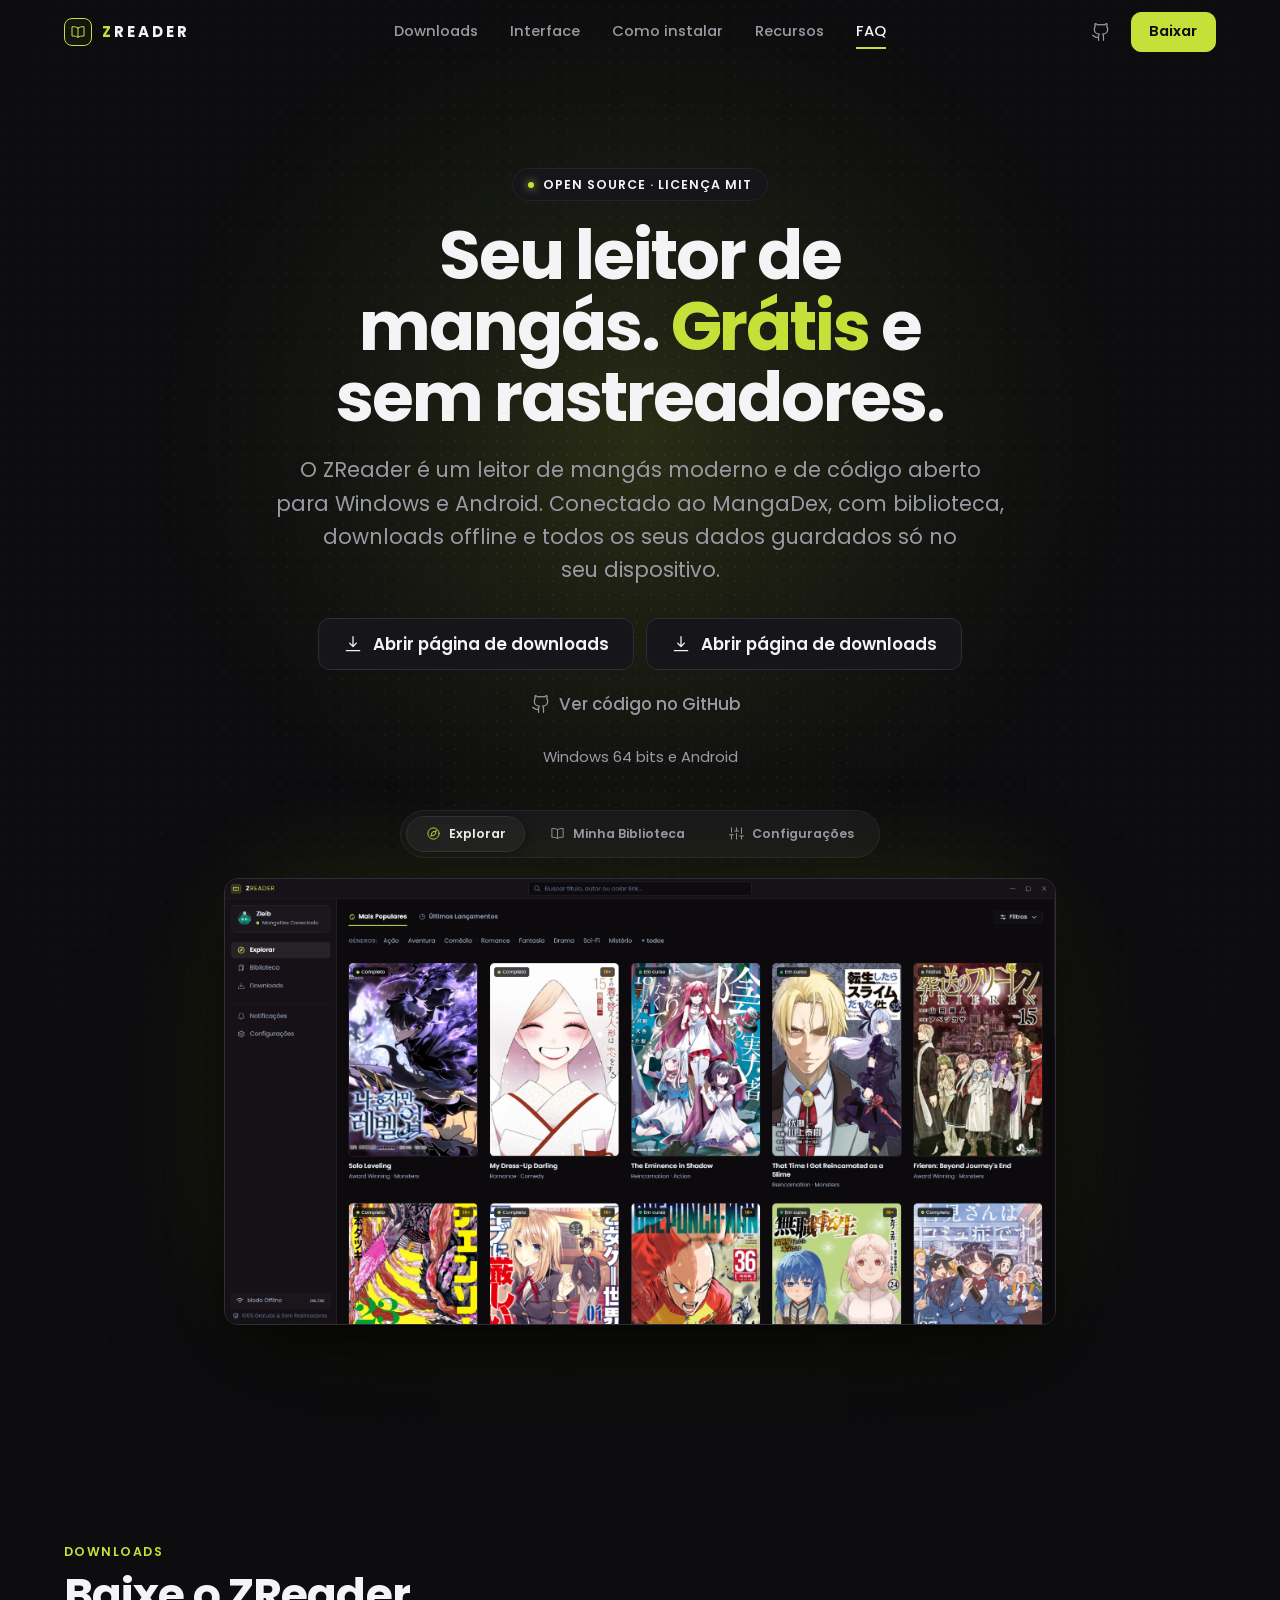
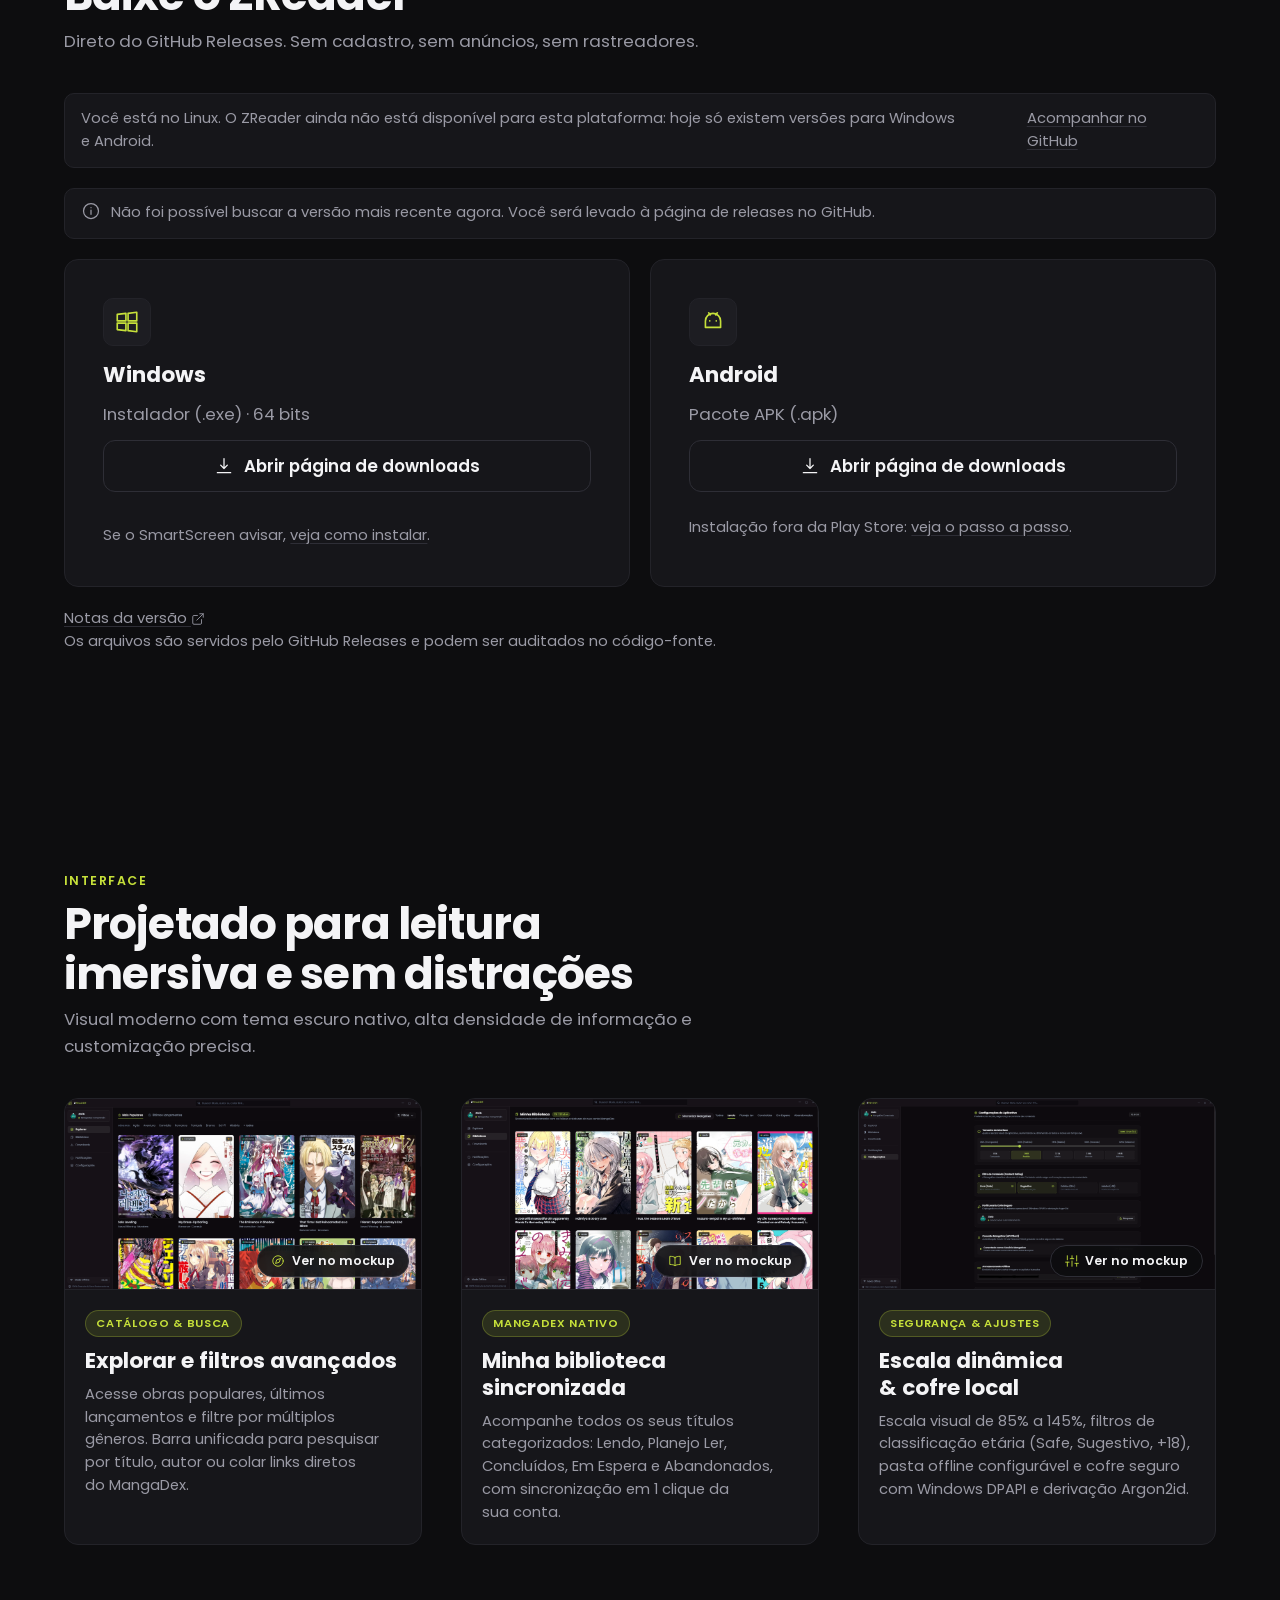
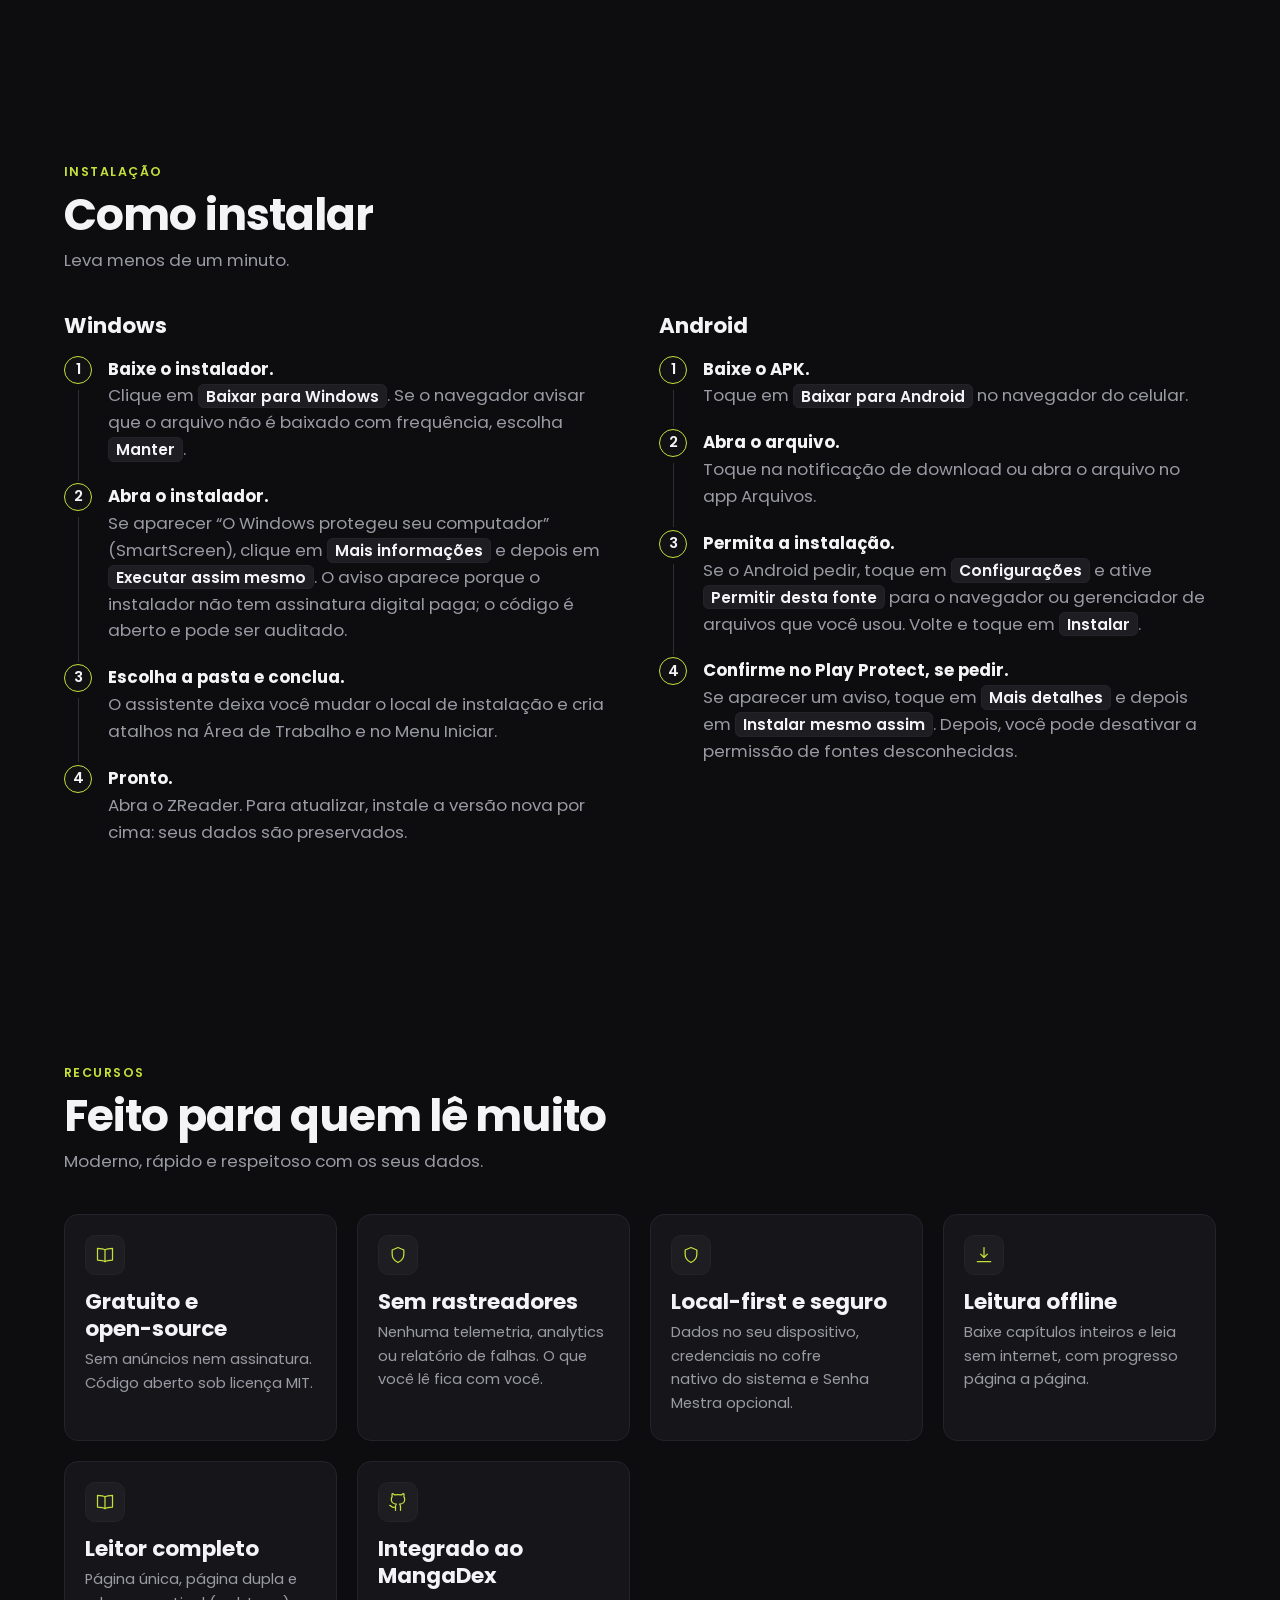
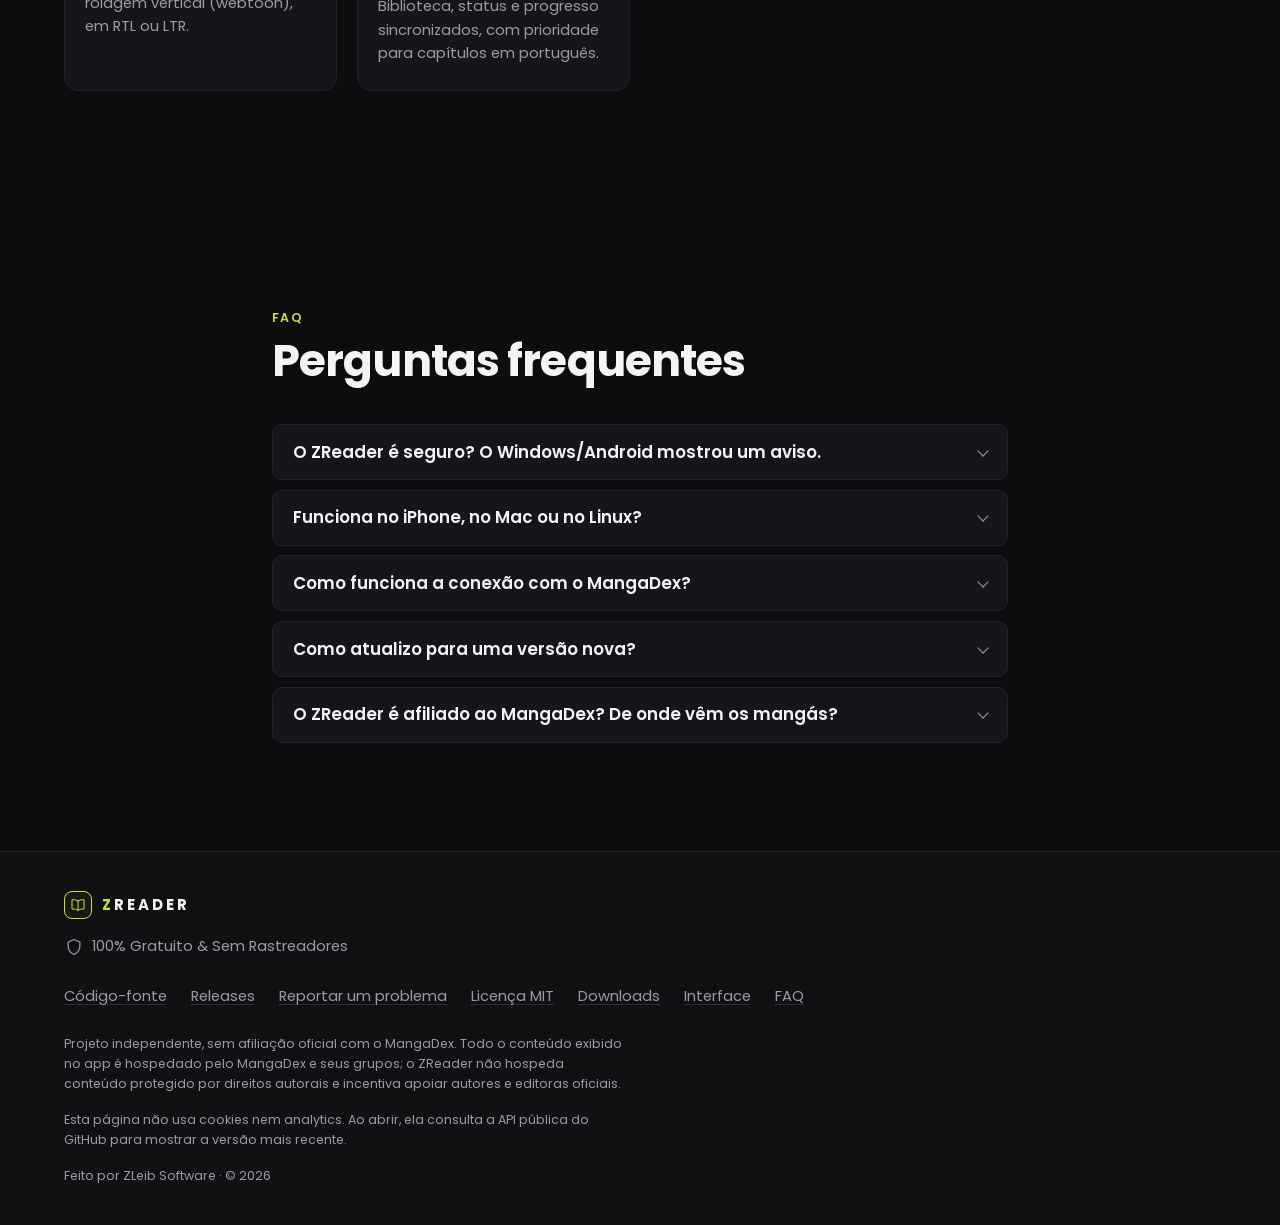
==== commit 551063be: "feat: adiciona prints reais do app, nova secao interface e atualiza dominio para zleibreader.vercel." ====
--- a/index.html
+++ b/index.html
@@ -7,7 +7,7 @@
 <meta name="description" content="Baixe o ZReader: leitor de mangás open-source, local-first e sem rastreadores, integrado ao MangaDex. Instalador para Windows e APK para Android.">
 <meta name="theme-color" content="#0d0d0f">
 <meta name="color-scheme" content="dark">
-<link rel="canonical" href="https://SEU-DOMINIO.vercel.app/">
+<link rel="canonical" href="https://zleibreader.vercel.app/">
 
 <!-- Open Graph / Facebook -->
 <meta property="og:type" content="website">
@@ -15,8 +15,8 @@
 <meta property="og:site_name" content="ZReader">
 <meta property="og:title" content="ZReader — Leitor de mangás grátis para Windows e Android">
 <meta property="og:description" content="Baixe o ZReader: leitor de mangás open-source, local-first e sem rastreadores, integrado ao MangaDex. Instalador para Windows e APK para Android.">
-<meta property="og:url" content="https://SEU-DOMINIO.vercel.app/">
-<meta property="og:image" content="https://SEU-DOMINIO.vercel.app/assets/img/og.svg">
+<meta property="og:url" content="https://zleibreader.vercel.app/">
+<meta property="og:image" content="https://zleibreader.vercel.app/assets/img/og.svg">
 <meta property="og:image:width" content="1200">
 <meta property="og:image:height" content="630">
 <meta property="og:image:alt" content="Prévia visual do ZReader: leitor de mangás grátis para Windows e Android">
@@ -25,7 +25,7 @@
 <meta name="twitter:card" content="summary_large_image">
 <meta name="twitter:title" content="ZReader — Leitor de mangás grátis para Windows e Android">
 <meta name="twitter:description" content="Baixe o ZReader: leitor de mangás open-source, local-first e sem rastreadores, integrado ao MangaDex.">
-<meta name="twitter:image" content="https://SEU-DOMINIO.vercel.app/assets/img/og.svg">
+<meta name="twitter:image" content="https://zleibreader.vercel.app/assets/img/og.svg">
 
 <!-- Favicon -->
 <link rel="icon" href="assets/img/favicon.svg" type="image/svg+xml">
@@ -82,6 +82,7 @@
   </a>
   <nav class="nav" aria-label="Principal">
     <a href="#downloads">Downloads</a>
+    <a href="#interface">Interface</a>
     <a href="#como-instalar">Como instalar</a>
     <a href="#recursos">Recursos</a>
     <a href="#faq">FAQ</a>
@@ -122,176 +123,32 @@
     Windows 64 bits e Android
   </p>
 
-  <!-- Mockup Decorativo do Aplicativo (§5.3) -->
+  <!-- Abas de Telas do Aplicativo -->
+  <div class="mock-nav-tabs" role="tablist" aria-label="Alternar telas do aplicativo">
+    <button type="button" class="mock-tab-btn is-active" id="tab-screen-explorar" data-mock-target="explorar" role="tab" aria-selected="true" aria-controls="panel-screen-explorar" tabindex="0">
+      <svg class="i" aria-hidden="true"><use href="#i-compass"/></svg> <span>Explorar</span>
+    </button>
+    <button type="button" class="mock-tab-btn" id="tab-screen-biblioteca" data-mock-target="biblioteca" role="tab" aria-selected="false" aria-controls="panel-screen-biblioteca" tabindex="-1">
+      <svg class="i" aria-hidden="true"><use href="#i-book"/></svg> <span>Minha Biblioteca</span>
+    </button>
+    <button type="button" class="mock-tab-btn" id="tab-screen-configuracoes" data-mock-target="configuracoes" role="tab" aria-selected="false" aria-controls="panel-screen-configuracoes" tabindex="-1">
+      <svg class="i" aria-hidden="true"><use href="#i-sliders"/></svg> <span>Configurações</span>
+    </button>
+  </div>
+
+  <!-- Mockup do Aplicativo com Prints Reais -->
   <div class="mock-stage">
     <div class="mock-float">
       <div class="mock-tilt">
-        <div class="mock" role="img" aria-label="Pré-visualização da interface do ZReader">
-          <div class="mock__window" aria-hidden="true" inert>
-            <!-- Barra de Título -->
-            <div class="mock-titlebar">
-              <div class="mock-tb-logo">
-                <span class="logo__mark"><svg class="i" aria-hidden="true"><use href="#i-book"/></svg></span>
-                <span><b>Z</b>READER</span>
-              </div>
-              <div class="mock-tb-search">
-                <svg class="i" aria-hidden="true"><use href="#i-search"/></svg>
-                <span>Buscar título, autor ou colar link...</span>
-              </div>
-              <div class="mock-tb-controls">
-                <span>—</span>
-                <span>▢</span>
-                <span>✕</span>
-              </div>
-            </div>
-
-            <!-- Corpo da Janela -->
-            <div class="mock-body">
-              <!-- Sidebar -->
-              <aside class="mock-sidebar">
-                <div class="mock-user-card">
-                  <div class="mock-avatar">
-                    <svg viewBox="0 0 24 24" width="20" height="20" fill="none" stroke="currentColor" stroke-width="1.5">
-                      <rect x="5" y="8" width="14" height="12" rx="3"/>
-                      <circle cx="9" cy="13" r="1.5" fill="currentColor"/>
-                      <circle cx="15" cy="13" r="1.5" fill="currentColor"/>
-                      <path d="M12 4v4M9 4h6"/>
-                    </svg>
-                  </div>
-                  <div class="mock-user-info">
-                    <span class="mock-user-name">Zleib</span>
-                    <span class="mock-user-sub"><span class="dot"></span>MangaDex Conectado</span>
-                  </div>
-                </div>
-
-                <nav class="mock-nav">
-                  <div class="mock-nav-item is-active"><svg class="i" aria-hidden="true"><use href="#i-compass"/></svg>Explorar</div>
-                  <div class="mock-nav-item"><svg class="i" aria-hidden="true"><use href="#i-book"/></svg>Biblioteca</div>
-                  <div class="mock-nav-item"><svg class="i" aria-hidden="true"><use href="#i-dl"/></svg>Downloads</div>
-                  <div class="mock-divider"></div>
-                  <div class="mock-nav-item"><svg class="i" aria-hidden="true"><use href="#i-info"/></svg>Notificações</div>
-                  <div class="mock-nav-item"><svg class="i" aria-hidden="true"><use href="#i-sliders"/></svg>Configurações</div>
-                </nav>
-
-                <div class="mock-sidebar-footer">
-                  <div class="mock-offline-pill">
-                    <span style="display:flex;align-items:center;gap:6px;"><svg class="i" aria-hidden="true"><use href="#i-wifi"/></svg>Modo Offline</span>
-                    <span class="mock-online-tag"><span class="dot dot--pulse"></span>ONLINE</span>
-                  </div>
-                  <div class="mock-badge-free">
-                    <svg class="i" aria-hidden="true"><use href="#i-shield"/></svg>
-                    <span>100% Gratuito &amp; Sem Rastreadores</span>
-                  </div>
-                </div>
-              </aside>
-
-              <!-- Área Principal -->
-              <div class="mock-main">
-                <div class="mock-tabs-row">
-                  <div class="mock-tabs-left">
-                    <div class="mock-tab is-active"><svg class="i" aria-hidden="true"><use href="#i-flame"/></svg>Mais Populares</div>
-                    <div class="mock-tab"><svg class="i" aria-hidden="true"><use href="#i-clock"/></svg>Últimos Lançamentos</div>
-                  </div>
-                  <div class="mock-btn-filter">
-                    <svg class="i" aria-hidden="true"><use href="#i-sliders"/></svg>
-                    <span>Filtros</span>
-                    <svg class="i" aria-hidden="true"><use href="#i-chevron-down"/></svg>
-                  </div>
-                </div>
-
-                <div class="mock-genres-row">
-                  <span class="mock-genres-label">GÊNEROS:</span>
-                  <span>Ação · Aventura · Comédia · Romance · Fantasia · Drama · Sci-Fi · Mistério · + todos</span>
-                </div>
-
-                <!-- Grade de 5 colunas com 10 capas puramente CSS -->
-                <div class="mock-manga-grid">
-                  <div class="mock-card">
-                    <div class="mock-card-cover cover--1">
-                      <span class="mock-cover-badge"><span class="dot"></span>Completo</span>
-                      <span class="mock-cover-badge mock-cover-badge--warn">16+</span>
-                    </div>
-                    <span class="mock-card-title">Crônicas do Vale</span>
-                    <span class="mock-card-genre">Fantasia, Aventura</span>
-                  </div>
-
-                  <div class="mock-card">
-                    <div class="mock-card-cover cover--2">
-                      <span class="mock-cover-badge"><span class="dot"></span>Em curso</span>
-                    </div>
-                    <span class="mock-card-title">Sombra de Aço</span>
-                    <span class="mock-card-genre">Ação, Sci-Fi</span>
-                  </div>
-
-                  <div class="mock-card">
-                    <div class="mock-card-cover cover--3">
-                      <span class="mock-cover-badge"><span class="dot"></span>Completo</span>
-                    </div>
-                    <span class="mock-card-title">Jardim das Marés</span>
-                    <span class="mock-card-genre">Drama, Romance</span>
-                  </div>
-
-                  <div class="mock-card">
-                    <div class="mock-card-cover cover--4">
-                      <span class="mock-cover-badge"><span class="dot" style="background:#888;"></span>hiatus</span>
-                      <span class="mock-cover-badge mock-cover-badge--warn">16+</span>
-                    </div>
-                    <span class="mock-card-title">Noite Neon</span>
-                    <span class="mock-card-genre">Cyberpunk, Mistério</span>
-                  </div>
-
-                  <div class="mock-card">
-                    <div class="mock-card-cover cover--5">
-                      <span class="mock-cover-badge"><span class="dot"></span>Em curso</span>
-                    </div>
-                    <span class="mock-card-title">Mestre dos Ventos</span>
-                    <span class="mock-card-genre">Aventura, Magia</span>
-                  </div>
-
-                  <div class="mock-card">
-                    <div class="mock-card-cover cover--6">
-                      <span class="mock-cover-badge"><span class="dot"></span>Em curso</span>
-                    </div>
-                    <span class="mock-card-title">Coração de Papel</span>
-                    <span class="mock-card-genre">Slice of Life</span>
-                  </div>
-
-                  <div class="mock-card">
-                    <div class="mock-card-cover cover--7">
-                      <span class="mock-cover-badge"><span class="dot"></span>Completo</span>
-                      <span class="mock-cover-badge mock-cover-badge--warn">16+</span>
-                    </div>
-                    <span class="mock-card-title">Estação Fantasma</span>
-                    <span class="mock-card-genre">Mistério, Sobrenatural</span>
-                  </div>
-
-                  <div class="mock-card">
-                    <div class="mock-card-cover cover--8">
-                      <span class="mock-cover-badge"><span class="dot"></span>Em curso</span>
-                    </div>
-                    <span class="mock-card-title">Reino de Cinzas</span>
-                    <span class="mock-card-genre">Dark Fantasy</span>
-                  </div>
-
-                  <div class="mock-card">
-                    <div class="mock-card-cover cover--9">
-                      <span class="mock-cover-badge"><span class="dot"></span>Completo</span>
-                    </div>
-                    <span class="mock-card-title">Café Lunar</span>
-                    <span class="mock-card-genre">Comédia, Romance</span>
-                  </div>
-
-                  <div class="mock-card">
-                    <div class="mock-card-cover cover--10">
-                      <span class="mock-cover-badge"><span class="dot"></span>Em curso</span>
-                      <span class="mock-cover-badge mock-cover-badge--warn">16+</span>
-                    </div>
-                    <span class="mock-card-title">Pacto Escarlate</span>
-                    <span class="mock-card-genre">Ação, Sobrenatural</span>
-                  </div>
-                </div>
-              </div>
-            </div>
+        <div class="mock is-ready" role="region" aria-label="Pré-visualização da interface do ZReader">
+          <div class="mock__screen is-active" id="panel-screen-explorar" data-screen="explorar" role="tabpanel" aria-labelledby="tab-screen-explorar">
+            <img src="assets/img/app-explorar.png" alt="Interface do ZReader - Tela Explorar" width="1024" height="550" class="mock__img" loading="eager" decoding="async">
+          </div>
+          <div class="mock__screen" id="panel-screen-biblioteca" data-screen="biblioteca" role="tabpanel" aria-labelledby="tab-screen-biblioteca">
+            <img src="assets/img/app-biblioteca.png" alt="Interface do ZReader - Minha Biblioteca" width="1024" height="551" class="mock__img" loading="lazy" decoding="async">
+          </div>
+          <div class="mock__screen" id="panel-screen-configuracoes" data-screen="configuracoes" role="tabpanel" aria-labelledby="tab-screen-configuracoes">
+            <img src="assets/img/app-configuracoes.png" alt="Interface do ZReader - Configurações" width="1024" height="550" class="mock__img" loading="lazy" decoding="async">
           </div>
         </div>
       </div>
@@ -390,6 +247,65 @@
     </a><br>
     Os arquivos são servidos pelo GitHub Releases e podem ser auditados no código-fonte.
   </p>
+</div></section>
+
+<!-- Interface do Aplicativo com Prints Reais -->
+<section id="interface" aria-labelledby="h-ui"><div class="wrap">
+  <div class="head reveal">
+    <p class="eyebrow">Interface</p>
+    <h2 id="h-ui" tabindex="-1">Projetado para leitura imersiva e sem distrações</h2>
+    <p>Visual moderno com tema escuro nativo, alta densidade de informação e customização precisa.</p>
+  </div>
+
+  <div class="screens-grid">
+    <!-- Card 1: Explorar -->
+    <article class="screen-card reveal">
+      <div class="screen-card__media">
+        <img src="assets/img/app-explorar.png" alt="Tela de exploração do ZReader com lançamentos e categorias" width="1024" height="550" loading="lazy" decoding="async">
+        <button type="button" class="screen-card__btn" data-switch-mock="explorar">
+          <svg class="i" aria-hidden="true"><use href="#i-compass"/></svg>
+          <span>Ver no mockup</span>
+        </button>
+      </div>
+      <div class="screen-card__body">
+        <span class="screen-card__badge">Catálogo &amp; Busca</span>
+        <h3>Explorar e filtros avançados</h3>
+        <p>Acesse obras populares, últimos lançamentos e filtre por múltiplos gêneros. Barra unificada para pesquisar por título, autor ou colar links diretos do MangaDex.</p>
+      </div>
+    </article>
+
+    <!-- Card 2: Minha Biblioteca -->
+    <article class="screen-card reveal">
+      <div class="screen-card__media">
+        <img src="assets/img/app-biblioteca.png" alt="Tela da biblioteca de mangás do ZReader com status de leitura" width="1024" height="551" loading="lazy" decoding="async">
+        <button type="button" class="screen-card__btn" data-switch-mock="biblioteca">
+          <svg class="i" aria-hidden="true"><use href="#i-book"/></svg>
+          <span>Ver no mockup</span>
+        </button>
+      </div>
+      <div class="screen-card__body">
+        <span class="screen-card__badge">MangaDex Nativo</span>
+        <h3>Minha biblioteca sincronizada</h3>
+        <p>Acompanhe todos os seus títulos categorizados: Lendo, Planejo Ler, Concluídos, Em Espera e Abandonados, com sincronização em 1 clique da sua conta.</p>
+      </div>
+    </article>
+
+    <!-- Card 3: Configurações & Segurança -->
+    <article class="screen-card reveal">
+      <div class="screen-card__media">
+        <img src="assets/img/app-configuracoes.png" alt="Configurações do ZReader com escala de interface e cofre seguro" width="1024" height="550" loading="lazy" decoding="async">
+        <button type="button" class="screen-card__btn" data-switch-mock="configuracoes">
+          <svg class="i" aria-hidden="true"><use href="#i-sliders"/></svg>
+          <span>Ver no mockup</span>
+        </button>
+      </div>
+      <div class="screen-card__body">
+        <span class="screen-card__badge">Segurança &amp; Ajustes</span>
+        <h3>Escala dinâmica &amp; cofre local</h3>
+        <p>Escala visual de 85% a 145%, filtros de classificação etária (Safe, Sugestivo, +18), pasta offline configurável e cofre seguro com Windows DPAPI e derivação Argon2id.</p>
+      </div>
+    </article>
+  </div>
 </div></section>
 
 <!-- Como instalar -->
@@ -526,6 +442,7 @@
     <a href="https://github.com/zleib-software/ZReader/issues" target="_blank" rel="noopener noreferrer">Reportar um problema<span class="sr"> (abre em nova aba)</span></a>
     <a href="https://github.com/zleib-software/ZReader/blob/main/LICENSE" target="_blank" rel="noopener noreferrer">Licença MIT<span class="sr"> (abre em nova aba)</span></a>
     <a href="#downloads">Downloads</a>
+    <a href="#interface">Interface</a>
     <a href="#faq">FAQ</a>
   </nav>
   <p class="legal">Projeto independente, sem afiliação oficial com o MangaDex. Todo o conteúdo exibido no app é hospedado pelo MangaDex e seus grupos; o ZReader não hospeda conteúdo protegido por direitos autorais e incentiva apoiar autores e editoras oficiais.</p>
--- a/assets/css/style.css
+++ b/assets/css/style.css
@@ -117,9 +117,9 @@
     --z-toast: 80;
     --z-skip: 100;
 
-    /* Variáveis do Mockup */
-    --mock-w: 1280;
-    --mock-h: 800;
+    /* Variáveis do Mockup (Prints reais 1024x550) */
+    --mock-w: 1024;
+    --mock-h: 550;
     --mock-scale: 1;
   }
 }
@@ -831,13 +831,60 @@
   .toast a { color: var(--accent); font-weight: 600; text-decoration: underline; }
 
   /* ==========================================================================
-     MOCKUP DO APLICATIVO (§5.3 - Réplica fiel com medidas originais)
+     MOCKUP DO APLICATIVO (Prints Reais com Abas Interativas)
      ========================================================================== */
+  .mock-nav-tabs {
+    display: flex;
+    align-items: center;
+    justify-content: center;
+    gap: 0.35rem;
+    padding: 5px;
+    margin: clamp(1.5rem, 1rem + 2vw, 2.5rem) auto 0;
+    width: max-content;
+    max-width: 100%;
+    background: var(--bg-2);
+    border: 1px solid var(--line);
+    border-radius: var(--r-pill);
+    overflow-x: auto;
+    scrollbar-width: none;
+  }
+  .mock-nav-tabs::-webkit-scrollbar { display: none; }
+  .mock-tab-btn {
+    display: inline-flex;
+    align-items: center;
+    gap: 0.5rem;
+    padding: 0.5rem 1.15rem;
+    border: 1px solid transparent;
+    border-radius: var(--r-pill);
+    background: transparent;
+    color: var(--text-2);
+    font-family: inherit;
+    font-size: var(--fs-xs);
+    font-weight: 600;
+    cursor: pointer;
+    white-space: nowrap;
+    transition: color var(--dur-2), background-color var(--dur-2), border-color var(--dur-2), box-shadow var(--dur-2);
+  }
+  .mock-tab-btn .i { width: 15px; height: 15px; }
+  .mock-tab-btn:hover {
+    color: var(--text);
+    background: var(--bg-3);
+  }
+  .mock-tab-btn.is-active {
+    color: var(--text);
+    background: var(--bg-3);
+    border-color: var(--line-strong);
+    box-shadow: 0 2px 12px rgba(0, 0, 0, 0.45);
+  }
+  .mock-tab-btn.is-active .i {
+    color: var(--accent);
+  }
+
   .mock-stage {
     position: relative;
     width: 100%;
     max-width: 72rem;
-    margin: clamp(2rem, 1rem + 3vw, 4rem) auto 0;
+    margin: 1.25rem auto 0;
     perspective: 1400px;
   }
   .mock-float {
@@ -865,456 +912,143 @@
     position: relative;
     z-index: 1;
     width: 100%;
-    aspect-ratio: var(--mock-w, 1280) / var(--mock-h, 800);
-    container-type: inline-size;
+    aspect-ratio: var(--mock-w, 1024) / var(--mock-h, 550);
     overflow: hidden;
     border-radius: var(--r-lg);
     border: 1px solid var(--line-strong);
     background: var(--bg-0);
     visibility: hidden;
+    box-shadow: 0 24px 64px -12px rgba(0, 0, 0, 0.7);
   }
   .mock.is-ready {
     visibility: visible;
   }
-  .mock__window {
+  .mock__screen {
     position: absolute;
-    top: 0;
-    left: 0;
-    width: calc(var(--mock-w, 1280) * 1px);
-    height: calc(var(--mock-h, 800) * 1px);
-    transform-origin: 0 0;
-    transform: scale(var(--mock-scale, 1));
+    inset: 0;
+    width: 100%;
+    height: 100%;
+    opacity: 0;
+    visibility: hidden;
+    transform: scale(0.99);
+    transition: opacity var(--dur-3) var(--ease-out), transform var(--dur-3) var(--ease-out), visibility var(--dur-3);
+    pointer-events: none;
+  }
+  .mock__screen.is-active {
+    opacity: 1;
+    visibility: visible;
+    transform: scale(1);
+    pointer-events: auto;
+  }
+  .mock__img {
+    width: 100%;
+    height: 100%;
+    object-fit: cover;
+    display: block;
+    border-radius: inherit;
+  }
+
+  /* ==========================================================================
+     SEÇÃO INTERFACE (Prints Reais em Alta Resolução)
+     ========================================================================== */
+  .screens-grid {
+    display: grid;
+    gap: var(--gap-l);
+    grid-template-columns: repeat(auto-fit, minmax(min(100%, 20rem), 1fr));
+  }
+  .screen-card {
     display: flex;
     flex-direction: column;
+    border: 1px solid var(--line);
+    border-radius: var(--r-lg);
+    background: var(--bg-2);
     overflow: hidden;
-    user-select: none;
-    pointer-events: none;
-    background: var(--bg-0);
-  }
-
-  /* Barra de Título (38px) */
-  .mock-titlebar {
-    height: 38px;
+    transition: border-color var(--dur-2), transform var(--dur-2), box-shadow var(--dur-2);
+  }
+  @media (hover: hover) and (pointer: fine) {
+    .screen-card:hover {
+      border-color: var(--line-strong);
+      transform: translateY(-3px);
+      box-shadow: 0 20px 48px -12px rgba(0, 0, 0, 0.65);
+    }
+    @supports (color: color-mix(in srgb, red, blue)) {
+      .screen-card:hover {
+        border-color: color-mix(in srgb, var(--accent) 35%, var(--line));
+      }
+    }
+  }
+  .screen-card__media {
+    position: relative;
+    aspect-ratio: 1024 / 550;
     background: var(--bg-1);
+    overflow: hidden;
     border-bottom: 1px solid var(--line);
-    display: grid;
-    grid-template-columns: 255px 1fr auto;
-    align-items: center;
-    padding-inline: 12px;
-  }
-  .mock-tb-logo {
-    display: flex;
-    align-items: center;
-    gap: 8px;
-    font-size: 13px;
-    font-weight: 700;
-    letter-spacing: 0.15em;
-  }
-  .mock-tb-logo span b { color: var(--accent); }
-  .mock-tb-search {
-    justify-self: center;
-    width: min(100% - 24px, 514px);
-    height: 30px;
-    background: var(--bg-2);
-    border: 1px solid var(--line);
-    border-radius: 8px;
-    display: flex;
-    align-items: center;
-    gap: 8px;
-    padding-inline: 10px;
-    color: var(--text-3);
-    font-size: 13px;
-  }
-  .mock-tb-controls {
-    display: flex;
-    align-items: center;
-    gap: 14px;
+  }
+  .screen-card__media img {
+    width: 100%;
+    height: 100%;
+    object-fit: cover;
+    display: block;
+    transition: transform var(--dur-3) var(--ease-out);
+  }
+  .screen-card:hover .screen-card__media img {
+    transform: scale(1.025);
+  }
+  .screen-card__btn {
+    position: absolute;
+    bottom: 0.75rem;
+    right: 0.75rem;
+    display: inline-flex;
+    align-items: center;
+    gap: 0.4rem;
+    padding: 0.4rem 0.85rem;
+    background: rgba(13, 13, 15, 0.88);
+    backdrop-filter: blur(8px);
+    -webkit-backdrop-filter: blur(8px);
+    border: 1px solid var(--line-strong);
+    border-radius: var(--r-pill);
+    color: var(--text);
+    font-family: inherit;
+    font-size: var(--fs-xs);
+    font-weight: 600;
+    cursor: pointer;
+    transition: opacity var(--dur-1), background-color var(--dur-1), border-color var(--dur-1), transform var(--dur-1);
+  }
+  .screen-card__btn .i { width: 14px; height: 14px; color: var(--accent); }
+  .screen-card__btn:hover {
+    background: var(--bg-3);
+    border-color: var(--accent);
+    transform: scale(1.03);
+  }
+  .screen-card__body {
+    padding: var(--gap-m);
+    display: flex;
+    flex-direction: column;
+    gap: 0.5rem;
+    flex: 1;
+  }
+  .screen-card__badge {
+    display: inline-flex;
+    align-items: center;
+    align-self: flex-start;
+    padding: 0.2rem 0.65rem;
+    border-radius: var(--r-pill);
+    background: var(--accent-soft);
+    border: 1px solid rgba(198, 224, 58, 0.25);
+    color: var(--accent);
+    font-size: 0.70rem;
+    font-weight: 600;
+    letter-spacing: 0.06em;
+    text-transform: uppercase;
+  }
+  .screen-card__body h3 {
+    font-size: var(--fs-h3);
+    margin-top: 0.2rem;
+  }
+  .screen-card__body p {
     color: var(--text-2);
-    font-size: 11px;
-    padding-right: 6px;
-  }
-
-  /* Corpo da Janela */
-  .mock-body {
-    display: flex;
-    flex: 1;
-    overflow: hidden;
-  }
-
-  /* Sidebar (255px) */
-  .mock-sidebar {
-    width: 255px;
-    background: var(--bg-1);
-    border-right: 1px solid var(--line);
-    padding: 12px;
-    display: flex;
-    flex-direction: column;
-    gap: 12px;
-  }
-  .mock-user-card {
-    height: 62px;
-    border-radius: 12px;
-    border: 1px solid var(--line);
-    background: var(--bg-2);
-    display: flex;
-    align-items: center;
-    gap: 10px;
-    padding: 10px;
-  }
-  .mock-avatar {
-    width: 36px;
-    height: 36px;
-    border-radius: 50%;
-    background: #1b2e2b;
-    border: 1px solid #2e5a52;
-    display: grid;
-    place-items: center;
-    color: #4ade80;
-  }
-  .mock-user-info {
-    display: flex;
-    flex-direction: column;
-    gap: 2px;
-  }
-  .mock-user-name { font-size: 14px; font-weight: 600; color: var(--text); }
-  .mock-user-sub {
-    display: flex;
-    align-items: center;
-    gap: 5px;
-    font-size: 12px;
-    color: var(--text-2);
-  }
-
-  .mock-nav {
-    display: flex;
-    flex-direction: column;
-    gap: 4px;
-  }
-  .mock-nav-item {
-    height: 38px;
-    border-radius: 8px;
-    display: flex;
-    align-items: center;
-    gap: 12px;
-    padding-inline: 12px;
-    font-size: 14px;
-    font-weight: 500;
-    color: var(--text-2);
-  }
-  .mock-nav-item.is-active {
-    background: var(--bg-3);
-    color: var(--text);
-  }
-  .mock-nav-item.is-active svg { color: var(--accent); }
-  .mock-divider {
-    height: 1px;
-    background: var(--line);
-    margin-block: 6px;
-  }
-
-  .mock-sidebar-footer {
-    margin-top: auto;
-    display: flex;
-    flex-direction: column;
-    gap: 10px;
-  }
-  .mock-offline-pill {
-    height: 36px;
-    border-radius: 8px;
-    border: 1px solid var(--line);
-    background: var(--bg-2);
-    display: flex;
-    align-items: center;
-    justify-content: space-between;
-    padding-inline: 10px;
-    font-size: 12px;
-    color: var(--text);
-  }
-  .mock-online-tag {
-    display: flex;
-    align-items: center;
-    gap: 5px;
-    font-size: 10px;
-    font-weight: 600;
-    letter-spacing: 0.08em;
-    color: var(--accent);
-  }
-  .mock-badge-free {
-    display: flex;
-    align-items: center;
-    gap: 6px;
-    font-size: 11px;
-    color: var(--text-2);
-    padding-inline: 4px;
-  }
-
-  /* Área Principal do Mockup */
-  .mock-main {
-    flex: 1;
-    padding: 24px 28px;
-    display: flex;
-    flex-direction: column;
-    gap: 16px;
-    overflow: hidden;
-  }
-  .mock-tabs-row {
-    display: flex;
-    align-items: center;
-    justify-content: space-between;
-    border-bottom: 1px solid var(--line);
-    padding-bottom: 10px;
-  }
-  .mock-tabs-left {
-    display: flex;
-    align-items: center;
-    gap: 24px;
-  }
-  .mock-tab {
-    display: flex;
-    align-items: center;
-    gap: 8px;
-    font-size: 15px;
-    font-weight: 600;
-    color: var(--text-2);
-    position: relative;
-    padding-bottom: 10px;
-  }
-  .mock-tab.is-active {
-    color: var(--text);
-  }
-  .mock-tab.is-active svg { color: var(--accent); }
-  .mock-tab.is-active::after {
-    content: "";
-    position: absolute;
-    bottom: -11px;
-    left: 0;
-    width: 100%;
-    height: 2px;
-    background: var(--accent);
-  }
-  .mock-btn-filter {
-    height: 34px;
-    padding-inline: 12px;
-    border-radius: 8px;
-    border: 1px solid var(--line);
-    background: var(--bg-2);
-    display: flex;
-    align-items: center;
-    gap: 8px;
-    font-size: 13px;
-    color: var(--text-2);
-  }
-
-  .mock-genres-row {
-    display: flex;
-    align-items: center;
-    gap: 10px;
-    font-size: 13px;
-    color: var(--text-2);
-    white-space: nowrap;
-    overflow: hidden;
-  }
-  .mock-genres-label {
-    font-size: 12px;
-    font-weight: 600;
-    letter-spacing: 0.08em;
-    color: var(--text-2);
-  }
-
-  /* Grade de Mangás do Mockup */
-  .mock-manga-grid {
-    display: grid;
-    grid-template-columns: repeat(5, 1fr);
-    gap: 24px;
-  }
-  @media (max-width: 719px) {
-    .mock-sidebar { display: none; }
-    .mock-titlebar { grid-template-columns: 1fr auto; }
-    .mock-manga-grid { grid-template-columns: repeat(3, 1fr); }
-  }
-
-  .mock-card {
-    display: flex;
-    flex-direction: column;
-    gap: 8px;
-  }
-  .mock-card-cover {
-    aspect-ratio: 2 / 3;
-    border-radius: 8px;
-    border: 1px solid var(--line);
-    position: relative;
-    overflow: hidden;
-  }
-  .mock-card-title {
-    font-size: 14px;
-    font-weight: 600;
-    color: var(--text);
-    white-space: nowrap;
-    overflow: hidden;
-    text-overflow: ellipsis;
-  }
-  .mock-card-genre {
-    font-size: 12px;
-    color: var(--text-2);
-  }
-
-  /* Badges das Capas */
-  .mock-cover-badge {
-    position: absolute;
-    bottom: 8px;
-    left: 8px;
-    background: rgba(13, 13, 15, 0.76);
-    backdrop-filter: blur(6px);
-    border-radius: 999px;
-    padding: 2px 8px;
-    display: flex;
-    align-items: center;
-    gap: 5px;
-    font-size: 11px;
-    font-weight: 500;
-    color: var(--text);
-  }
-  .mock-cover-badge--warn {
-    left: auto;
-    right: 8px;
-    background: var(--warn-soft);
-    border: 1px solid var(--warn);
-    color: var(--warn);
-    font-size: 11px;
-    font-weight: 600;
-  }
-
-  /* 10 Capas em CSS Puro com Formas Geométricas e Gradientes Escuros */
-  .cover--1 {
-    background: linear-gradient(135deg, #1b1e2e 0%, #0d0f17 100%);
-  }
-  .cover--1::before {
-    content: "";
-    position: absolute;
-    top: 30%;
-    left: 25%;
-    width: 50%;
-    height: 50%;
-    border-radius: 50%;
-    background: radial-gradient(circle, rgba(99, 102, 241, 0.25), transparent);
-    border: 1px solid rgba(99, 102, 241, 0.3);
-  }
-  .cover--2 {
-    background: linear-gradient(135deg, #251d1d 0%, #110e0e 100%);
-  }
-  .cover--2::before {
-    content: "";
-    position: absolute;
-    top: 35%;
-    left: 30%;
-    width: 40%;
-    height: 40%;
-    transform: rotate(45deg);
-    background: rgba(239, 68, 68, 0.15);
-    border: 1px solid rgba(239, 68, 68, 0.25);
-  }
-  .cover--3 {
-    background: linear-gradient(135deg, #152520 0%, #0c1411 100%);
-  }
-  .cover--3::before {
-    content: "";
-    position: absolute;
-    top: 25%;
-    left: 20%;
-    width: 60%;
-    height: 60%;
-    border-radius: 50%;
-    background: radial-gradient(circle, rgba(52, 211, 153, 0.2), transparent);
-  }
-  .cover--4 {
-    background: linear-gradient(135deg, #2b182b 0%, #130a13 100%);
-  }
-  .cover--4::before {
-    content: "";
-    position: absolute;
-    inset: 20%;
-    border-radius: 8px;
-    border: 1px solid rgba(217, 70, 239, 0.3);
-    background: rgba(217, 70, 239, 0.1);
-  }
-  .cover--5 {
-    background: linear-gradient(135deg, #1a2228 0%, #0d1216 100%);
-  }
-  .cover--5::before {
-    content: "";
-    position: absolute;
-    top: 40%;
-    left: 25%;
-    width: 50%;
-    height: 30%;
-    border-radius: 50%;
-    border: 1px solid rgba(56, 189, 248, 0.3);
-  }
-  .cover--6 {
-    background: linear-gradient(135deg, #23221b 0%, #12110c 100%);
-  }
-  .cover--6::before {
-    content: "";
-    position: absolute;
-    top: 28%;
-    left: 28%;
-    width: 44%;
-    height: 44%;
-    border-radius: 4px;
-    background: rgba(251, 191, 36, 0.15);
-    border: 1px solid rgba(251, 191, 36, 0.3);
-  }
-  .cover--7 {
-    background: linear-gradient(135deg, #221a28 0%, #100b14 100%);
-  }
-  .cover--7::before {
-    content: "";
-    position: absolute;
-    top: 30%;
-    left: 20%;
-    width: 60%;
-    height: 40%;
-    border-radius: 50%;
-    border: 1px solid rgba(168, 85, 247, 0.3);
-  }
-  .cover--8 {
-    background: linear-gradient(135deg, #1c1d20 0%, #0f0f10 100%);
-  }
-  .cover--8::before {
-    content: "";
-    position: absolute;
-    top: 35%;
-    left: 35%;
-    width: 30%;
-    height: 30%;
-    transform: rotate(45deg);
-    border: 1px solid rgba(156, 163, 175, 0.35);
-  }
-  .cover--9 {
-    background: linear-gradient(135deg, #162426 0%, #091214 100%);
-  }
-  .cover--9::before {
-    content: "";
-    position: absolute;
-    top: 25%;
-    left: 25%;
-    width: 50%;
-    height: 50%;
-    border-radius: 50%;
-    background: radial-gradient(circle, rgba(45, 212, 191, 0.2), transparent);
-  }
-  .cover--10 {
-    background: linear-gradient(135deg, #281717 0%, #140a0a 100%);
-  }
-  .cover--10::before {
-    content: "";
-    position: absolute;
-    top: 32%;
-    left: 32%;
-    width: 36%;
-    height: 36%;
-    border-radius: 50%;
-    border: 1px solid rgba(248, 113, 113, 0.35);
+    font-size: var(--fs-sm);
+    line-height: 1.55;
   }
 
   /* Microinterações e Estados de Foco */
